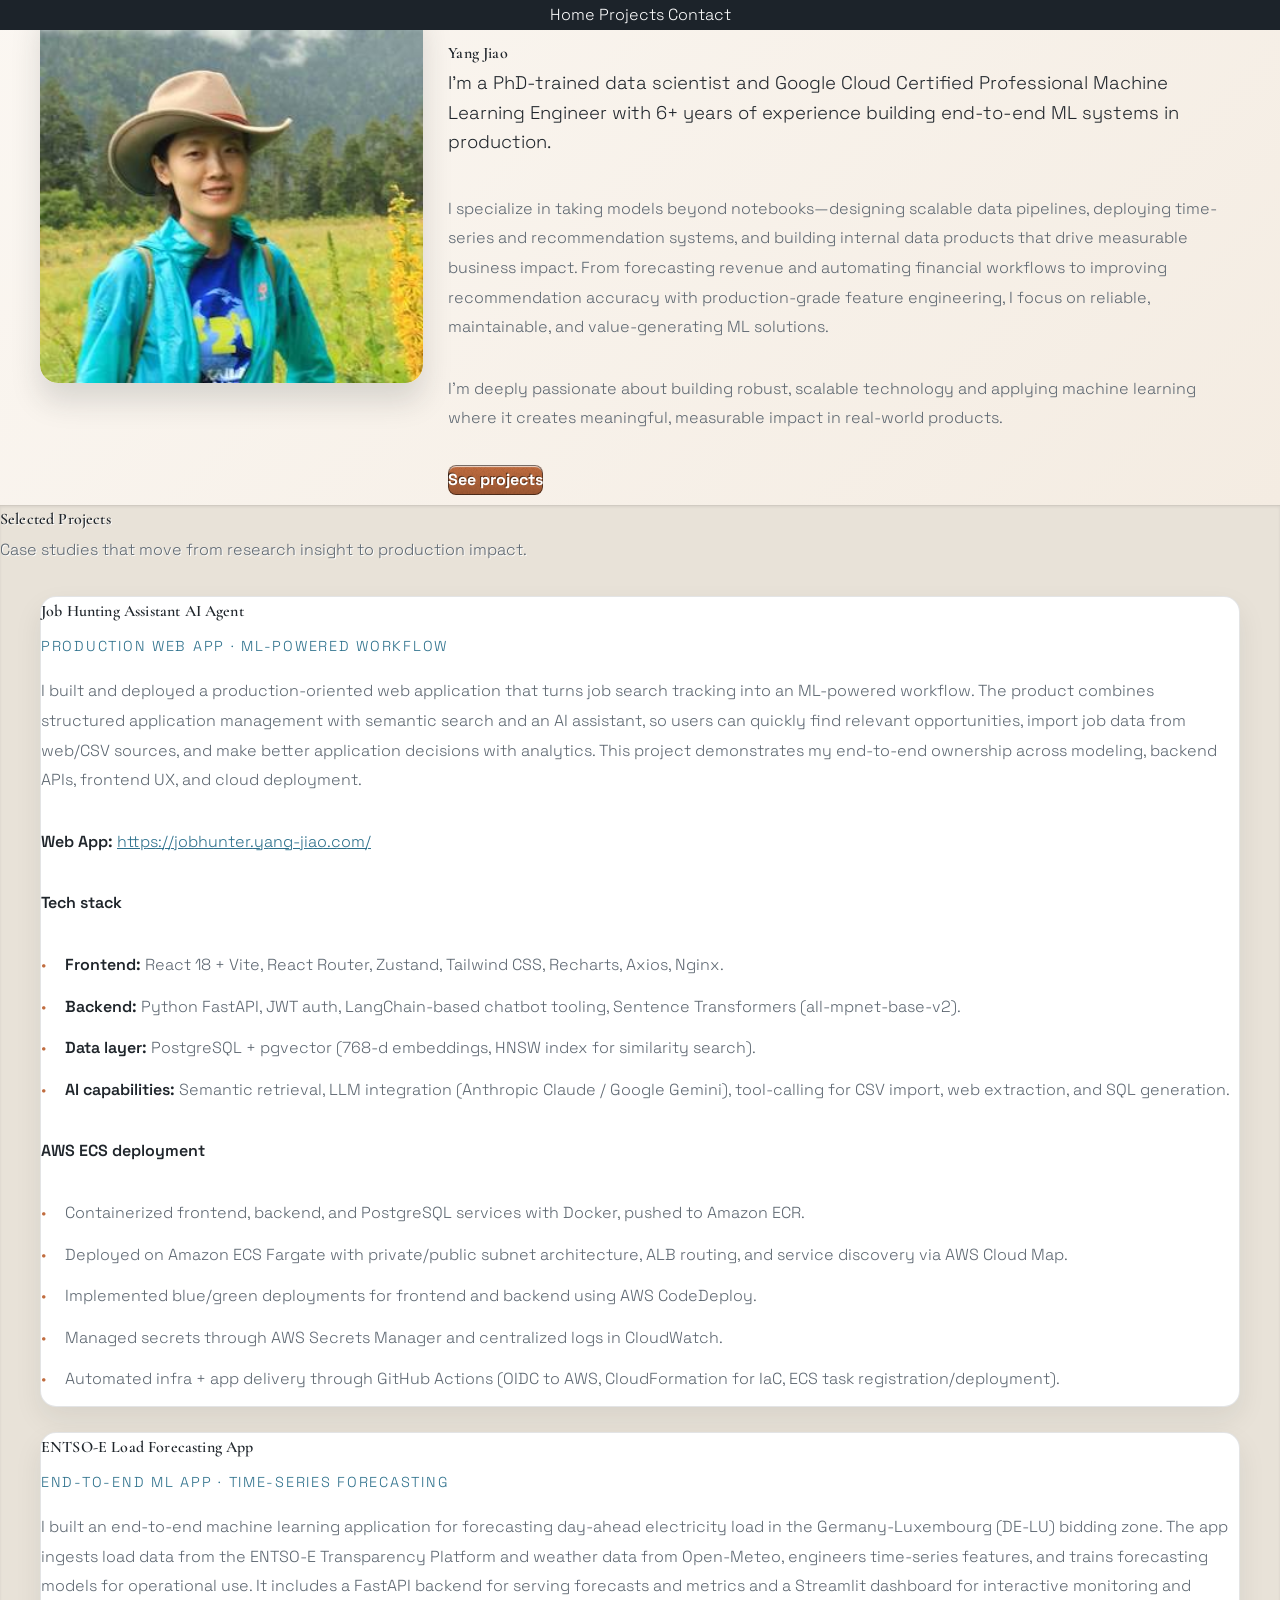
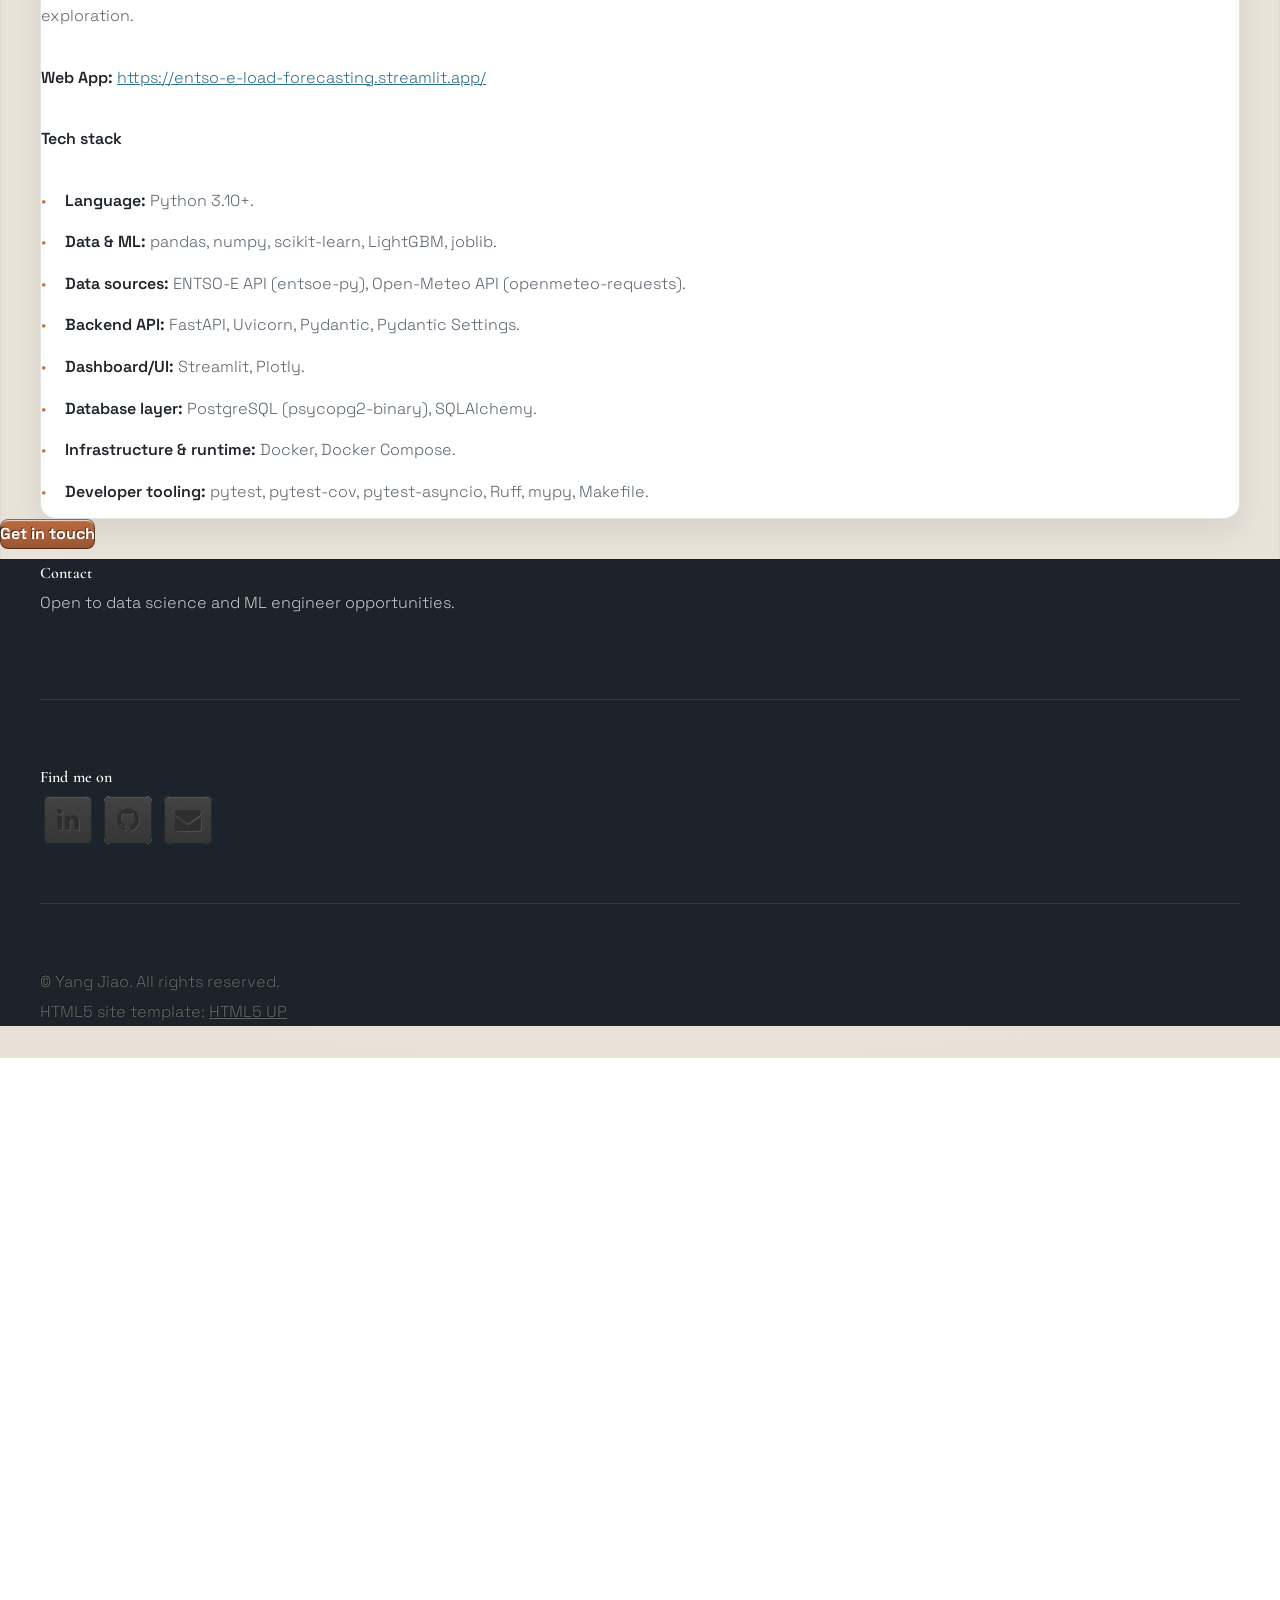
==== index.html @ de489609 "Add ENTSO-E load forecasting project card" ====
<!DOCTYPE HTML>
<!--
	Miniport by HTML5 UP
	html5up.net | @n33co
	Free for personal and commercial use under the CCA 3.0 license (html5up.net/license)
-->
<html>
	<head>
		<title>Yang Jiao | Data Scientist &amp; ML Engineer</title>
		<meta http-equiv="content-type" content="text/html; charset=utf-8" />
		<meta name="description" content="Data Scientist and Machine Learning Engineer focused on applied research, modeling, and production systems." />
		<meta name="keywords" content="data science, machine learning, research, applied ML, MLOps" />
		<meta name="viewport" content="width=device-width, initial-scale=1" />
		<!--[if lte IE 8]><script src="css/ie/html5shiv.js"></script><![endif]-->
		<script src="js/jquery.min.js"></script>
		<script src="js/jquery.scrolly.min.js"></script>
		<script src="js/skel.min.js"></script>
		<script src="js/init.js"></script>
		<noscript>
			<link rel="stylesheet" href="css/skel.css" />
			<link rel="stylesheet" href="css/style.css" />
			<link rel="stylesheet" href="css/style-desktop.css" />
		</noscript>
		<!--[if lte IE 8]><link rel="stylesheet" href="css/ie/v8.css" /><![endif]-->
		<!--[if lte IE 9]><link rel="stylesheet" href="css/ie/v9.css" /><![endif]-->
	</head>
	<body>

		<!-- Nav -->
			<nav id="nav">
				<ul class="container">
					<li><a href="#top">Home</a></li>
					<li><a href="#projects">Projects</a></li>
					<li><a href="#contact">Contact</a></li>
				</ul>
			</nav>

		<!-- Home -->
			<div class="wrapper style1 first">
				<article class="container" id="top">
					<div class="row">
						<div class="4u">
							<span class="image fit"><img src="images/yang-tibet.jpeg" alt="Portrait of Yang Jiao" /></span>
						</div>
						<div class="8u">
							<header>
								<p class="eyebrow">Data Scientist / ML Engineer</p>
								<h1>Yang Jiao</h1>
							</header>
							<p class="lead">I'm a PhD-trained data scientist and Google Cloud Certified Professional Machine Learning Engineer with 6+ years of experience building end-to-end ML systems in production.</p>
							<p>I specialize in taking models beyond notebooks—designing scalable data pipelines, deploying time-series and recommendation systems, and building internal data products that drive measurable business impact. From forecasting revenue and automating financial workflows to improving recommendation accuracy with production-grade feature engineering, I focus on reliable, maintainable, and value-generating ML solutions.</p>
							<p>I'm deeply passionate about building robust, scalable technology and applying machine learning where it creates meaningful, measurable impact in real-world products.</p>
							<a href="#projects" class="button big scrolly">See projects</a>
						</div>
					</div>
				</article>
			</div>

		<!-- Projects -->
			<div class="wrapper style3">
				<article id="projects">
					<header>
						<h2>Selected Projects</h2>
						<p>Case studies that move from research insight to production impact.</p>
					</header>
					<div class="container">
								<div class="row">
									<div class="12u">
										<article class="box project-card">
											<h3>Job Hunting Assistant AI Agent</h3>
										<p class="project-tag">Production Web App · ML-Powered Workflow</p>
										<p>I built and deployed a production-oriented web application that turns job search tracking into an ML-powered workflow. The product combines structured application management with semantic search and an AI assistant, so users can quickly find relevant opportunities, import job data from web/CSV sources, and make better application decisions with analytics. This project demonstrates my end-to-end ownership across modeling, backend APIs, frontend UX, and cloud deployment.</p>
										<p><strong>Web App:</strong> <a href="https://jobhunter.yang-jiao.com/" target="_blank" rel="noopener noreferrer">https://jobhunter.yang-jiao.com/</a></p>
										<p><strong>Tech stack</strong></p>
										<ul class="project-list">
											<li><strong>Frontend:</strong> React 18 + Vite, React Router, Zustand, Tailwind CSS, Recharts, Axios, Nginx.</li>
											<li><strong>Backend:</strong> Python FastAPI, JWT auth, LangChain-based chatbot tooling, Sentence Transformers (all-mpnet-base-v2).</li>
											<li><strong>Data layer:</strong> PostgreSQL + pgvector (768-d embeddings, HNSW index for similarity search).</li>
											<li><strong>AI capabilities:</strong> Semantic retrieval, LLM integration (Anthropic Claude / Google Gemini), tool-calling for CSV import, web extraction, and SQL generation.</li>
										</ul>
										<p><strong>AWS ECS deployment</strong></p>
										<ul class="project-list">
											<li>Containerized frontend, backend, and PostgreSQL services with Docker, pushed to Amazon ECR.</li>
											<li>Deployed on Amazon ECS Fargate with private/public subnet architecture, ALB routing, and service discovery via AWS Cloud Map.</li>
											<li>Implemented blue/green deployments for frontend and backend using AWS CodeDeploy.</li>
											<li>Managed secrets through AWS Secrets Manager and centralized logs in CloudWatch.</li>
											<li>Automated infra + app delivery through GitHub Actions (OIDC to AWS, CloudFormation for IaC, ECS task registration/deployment).</li>
											</ul>
										</article>
									</div>
									<div class="12u">
										<article class="box project-card">
											<h3>ENTSO-E Load Forecasting App</h3>
											<p class="project-tag">End-to-End ML App · Time-Series Forecasting</p>
											<p>I built an end-to-end machine learning application for forecasting day-ahead electricity load in the Germany-Luxembourg (DE-LU) bidding zone. The app ingests load data from the ENTSO-E Transparency Platform and weather data from Open-Meteo, engineers time-series features, and trains forecasting models for operational use. It includes a FastAPI backend for serving forecasts and metrics and a Streamlit dashboard for interactive monitoring and exploration.</p>
											<p><strong>Web App:</strong> <a href="https://entso-e-load-forecasting.streamlit.app/" target="_blank" rel="noopener noreferrer">https://entso-e-load-forecasting.streamlit.app/</a></p>
											<p><strong>Tech stack</strong></p>
											<ul class="project-list">
												<li><strong>Language:</strong> Python 3.10+.</li>
												<li><strong>Data &amp; ML:</strong> pandas, numpy, scikit-learn, LightGBM, joblib.</li>
												<li><strong>Data sources:</strong> ENTSO-E API (entsoe-py), Open-Meteo API (openmeteo-requests).</li>
												<li><strong>Backend API:</strong> FastAPI, Uvicorn, Pydantic, Pydantic Settings.</li>
												<li><strong>Dashboard/UI:</strong> Streamlit, Plotly.</li>
												<li><strong>Database layer:</strong> PostgreSQL (psycopg2-binary), SQLAlchemy.</li>
												<li><strong>Infrastructure &amp; runtime:</strong> Docker, Docker Compose.</li>
												<li><strong>Developer tooling:</strong> pytest, pytest-cov, pytest-asyncio, Ruff, mypy, Makefile.</li>
											</ul>
										</article>
									</div>
								</div>
						</div>
					<footer>
						<a href="#contact" class="button big scrolly">Get in touch</a>
					</footer>
				</article>
			</div>

		<!-- Contact -->
			<div class="wrapper style4">
				<article id="contact" class="container">
					<header>
						<h2>Contact</h2>
						<p>Open to data science and ML engineer opportunities.</p>
					</header>
					<div class="row">
						<div class="12u">
							<hr />
							<h3>Find me on</h3>
							<ul class="social">
								<li><a href="https://www.linkedin.com/in/yang-jiao85" class="icon fa-linkedin"><span class="label">LinkedIn</span></a></li>
								<li><a href="https://github.com/YangJiao85" class="icon fa-github"><span class="label">Github</span></a></li>
								<li><a href="mailto:jiaoyang.cn@gmail.com" class="icon fa-envelope"><span class="label">Email</span></a></li>
							</ul>
							<hr />
						</div>
					</div>
					<footer>
						<ul id="copyright">
							<li>&copy; Yang Jiao. All rights reserved.</li><li>HTML5 site template: <a href="https://html5up.net">HTML5 UP</a></li>
						</ul>
					</footer>
				</article>
			</div>

	</body>
</html>
---- css/skel.css ----
/* Resets (http://meyerweb.com/eric/tools/css/reset/ | v2.0 | 20110126 | License: none (public domain)) */

	html,body,div,span,applet,object,iframe,h1,h2,h3,h4,h5,h6,p,blockquote,pre,a,abbr,acronym,address,big,cite,code,del,dfn,em,img,ins,kbd,q,s,samp,small,strike,strong,sub,sup,tt,var,b,u,i,center,dl,dt,dd,ol,ul,li,fieldset,form,label,legend,table,caption,tbody,tfoot,thead,tr,th,td,article,aside,canvas,details,embed,figure,figcaption,footer,header,hgroup,menu,nav,output,ruby,section,summary,time,mark,audio,video{margin:0;padding:0;border:0;font-size:100%;font:inherit;vertical-align:baseline;}article,aside,details,figcaption,figure,footer,header,hgroup,menu,nav,section{display:block;}body{line-height:1;}ol,ul{list-style:none;}blockquote,q{quotes:none;}blockquote:before,blockquote:after,q:before,q:after{content:'';content:none;}table{border-collapse:collapse;border-spacing:0;}body{-webkit-text-size-adjust:none}

/* Box Model */

	*, *:before, *:after {
		-moz-box-sizing: border-box;
		-webkit-box-sizing: border-box;
		box-sizing: border-box;
	}

/* Container */

	.container {
		margin-left: auto;
		margin-right: auto;

		/* width: (containers) */
		width: 1200px;
	}

	/* Modifiers */

		/* 125% */
			.container.\31 25\25 {
				width: 100%;

				/* max-width: (containers * 1.25) */
				max-width: 1500px;

				/* min-width: (containers) */
				min-width: 1200px;
			}

		/* 75% */
			.container.\37 5\25 {

				/* width: (containers * 0.75) */
				width: 900px;

			}

		/* 50% */
			.container.\35 0\25 {

				/* width: (containers * 0.50) */
				width: 600px;

			}

		/* 25% */
			.container.\32 5\25 {

				/* width: (containers * 0.25) */
				width: 300px;

			}

/* Grid */

	.row {
		border-bottom: solid 1px transparent;
	}

	.row > * {
		float: left;
	}

	.row:after, .row:before {
		content: '';
		display: block;
		clear: both;
		height: 0;
	}

	.row.uniform > * > :first-child {
		margin-top: 0;
	}

	.row.uniform > * > :last-child {
		margin-bottom: 0;
	}

	/* Gutters */

		/* Normal */

			.row > * {
				/* padding: (gutters.horizontal) 0 0 (gutters.vertical) */
				padding: 40px 0 0 40px;
			}

			.row {
				/* margin: -(gutters.horizontal) 0 -1px -(gutters.vertical) */
				margin: -40px 0 -1px -40px;
			}

			.row.uniform > * {
				/* padding: (gutters.vertical) 0 0 (gutters.vertical) */
				padding: 40px 0 0 40px;
			}

			.row.uniform {
				/* margin: -(gutters.vertical) 0 -1px -(gutters.vertical) */
				margin: -40px 0 -1px -40px;
			}

		/* 200% */

			.row.\32 00\25 > * {
				/* padding: (gutters.horizontal) 0 0 (gutters.vertical) */
				padding: 80px 0 0 80px;
			}

			.row.\32 00\25 {
				/* margin: -(gutters.horizontal) 0 -1px -(gutters.vertical) */
				margin: -80px 0 -1px -80px;
			}

			.row.uniform.\32 00\25 > * {
				/* padding: (gutters.vertical) 0 0 (gutters.vertical) */
				padding: 80px 0 0 80px;
			}

			.row.uniform.\32 00\25 {
				/* margin: -(gutters.vertical) 0 -1px -(gutters.vertical) */
				margin: -80px 0 -1px -80px;
			}

		/* 150% */

			.row.\31 50\25 > * {
				/* padding: (gutters.horizontal) 0 0 (gutters.vertical) */
				padding: 60px 0 0 60px;
			}

			.row.\31 50\25 {
				/* margin: -(gutters.horizontal) 0 -1px -(gutters.vertical) */
				margin: -60px 0 -1px -60px;
			}

			.row.uniform.\31 50\25 > * {
				/* padding: (gutters.vertical) 0 0 (gutters.vertical) */
				padding: 60px 0 0 60px;
			}

			.row.uniform.\31 50\25 {
				/* margin: -(gutters.vertical) 0 -1px -(gutters.vertical) */
				margin: -60px 0 -1px -60px;
			}

		/* 50% */

			.row.\35 0\25 > * {
				/* padding: (gutters.horizontal) 0 0 (gutters.vertical) */
				padding: 20px 0 0 20px;
			}

			.row.\35 0\25 {
				/* margin: -(gutters.horizontal) 0 -1px -(gutters.vertical) */
				margin: -20px 0 -1px -20px;
			}

			.row.uniform.\35 0\25 > * {
				/* padding: (gutters.vertical) 0 0 (gutters.vertical) */
				padding: 20px 0 0 20px;
			}

			.row.uniform.\35 0\25 {
				/* margin: -(gutters.vertical) 0 -1px -(gutters.vertical) */
				margin: -20px 0 -1px -20px;
			}

		/* 25% */

			.row.\32 5\25 > * {
				/* padding: (gutters.horizontal) 0 0 (gutters.vertical) */
				padding: 10px 0 0 10px;
			}

			.row.\32 5\25 {
				/* margin: -(gutters.horizontal) 0 -1px -(gutters.vertical) */
				margin: -10px 0 -1px -10px;
			}

			.row.uniform.\32 5\25 > * {
				/* padding: (gutters.vertical) 0 0 (gutters.vertical) */
				padding: 10px 0 0 10px;
			}

			.row.uniform.\32 5\25 {
				/* margin: -(gutters.vertical) 0 -1px -(gutters.vertical) */
				margin: -10px 0 -1px -10px;
			}

		/* 0% */

			.row.\30 \25 > * {
				padding: 0;
			}

			.row.\30 \25 {
				margin: 0 0 -1px 0;
			}

	/* Cells */

		.\31 2u, .\31 2u\24 { width: 100%; clear: none; margin-left: 0; }
		.\31 1u, .\31 1u\24 { width: 91.6666666667%; clear: none; margin-left: 0; }
		.\31 0u, .\31 0u\24 { width: 83.3333333333%; clear: none; margin-left: 0; }
		.\39 u, .\39 u\24 { width: 75%; clear: none; margin-left: 0; }
		.\38 u, .\38 u\24 { width: 66.6666666667%; clear: none; margin-left: 0; }
		.\37 u, .\37 u\24 { width: 58.3333333333%; clear: none; margin-left: 0; }
		.\36 u, .\36 u\24 { width: 50%; clear: none; margin-left: 0; }
		.\35 u, .\35 u\24 { width: 41.6666666667%; clear: none; margin-left: 0; }
		.\34 u, .\34 u\24 { width: 33.3333333333%; clear: none; margin-left: 0; }
		.\33 u, .\33 u\24 { width: 25%; clear: none; margin-left: 0; }
		.\32 u, .\32 u\24 { width: 16.6666666667%; clear: none; margin-left: 0; }
		.\31 u, .\31 u\24 { width: 8.3333333333%; clear: none; margin-left: 0; }

		.\31 2u\24 + *,
		.\31 1u\24 + *,
		.\31 0u\24 + *,
		.\39 u\24 + *,
		.\38 u\24 + *,
		.\37 u\24 + *,
		.\36 u\24 + *,
		.\35 u\24 + *,
		.\34 u\24 + *,
		.\33 u\24 + *,
		.\32 u\24 + *,
		.\31 u\24 + * {
			clear: left;
		}

		.\-11u { margin-left: 91.6666666667% }
		.\-10u { margin-left: 83.3333333333% }
		.\-9u { margin-left: 75% }
		.\-8u { margin-left: 66.6666666667% }
		.\-7u { margin-left: 58.3333333333% }
		.\-6u { margin-left: 50% }
		.\-5u { margin-left: 41.6666666667% }
		.\-4u { margin-left: 33.3333333333% }
		.\-3u { margin-left: 25% }
		.\-2u { margin-left: 16.6666666667% }
		.\-1u { margin-left: 8.3333333333% }
---- css/style.css ----
@charset 'UTF-8';
@import url('https://fonts.googleapis.com/css2?family=Cormorant+Garamond:wght@400;500;600;700&family=Space+Grotesk:wght@300;400;500;600&display=swap');
@import url('font-awesome.min.css');

/*
	Miniport by HTML5 UP
	html5up.net | @n33co
	Free for personal and commercial use under the CCA 3.0 license (html5up.net/license)
*/

/*********************************************************************************/
/* Basic                                                                         */
/*********************************************************************************/

	:root
	{
		--ink: #1f252b;
		--muted: #5c6670;
		--accent: #c06c3f;
		--accent-strong: #a9512b;
		--accent-cool: #2b6f8b;
		--bg-1: #f8f4ee;
		--bg-2: #f1ece4;
		--bg-3: #e8e2d8;
		--bg-dark: #1c232a;
		--card: #ffffff;
		--border: rgba(31, 37, 43, 0.12);
	}

	body,input,textarea,select
	{
		font-family: 'Space Grotesk', 'IBM Plex Sans', sans-serif;
		line-height: 1.85em;
		color: var(--muted);
		font-weight: 300;
	}

	body
	{
		background: radial-gradient(circle at top, #fbf7f1 0%, #f0e8dc 45%, #e9e1d6 100%);
	}

		body.is-loading *
		{
			-moz-transition: none !important;
			-webkit-transition: none !important;
			-o-transition: none !important;
			-ms-transition: none !important;
			transition: none !important;
			-moz-animation: none !important;
			-webkit-animation: none !important;
			-o-animation: none !important;
			-ms-animation: none !important;
			animation: none !important;
		}
	
	a
	{
		color: var(--accent-cool);
		text-decoration: underline;
		-moz-transition: color .2s ease-in-out;
		-webkit-transition: color .2s ease-in-out;
		-o-transition: color .2s ease-in-out;
		-ms-transition: color .2s ease-in-out;
		transition: color .2s ease-in-out;
	}
	
		a:hover
		{
			color: var(--accent-strong) !important;
		}

		a img
		{
			border: 0;
		}

	b, strong
	{
		font-weight: 600;
		color: var(--ink);
	}

	i, em
	{
		font-style: italic;
	}

	sub
	{
		position: relative;
		top: 0.5em;
		font-size: 0.8em;
	}
	
	sup
	{
		position: relative;
		top: -0.5em;
		font-size: 0.8em;
	}

	blockquote
	{
		border-left: solid 0.75em #eee;
		padding: 1em 0 1em 1.5em;
		font-style: italic;
	}
				
	h1, h2, h3, h4, h5, h6
	{
		color: var(--ink);
		font-family: 'Cormorant Garamond', serif;
		letter-spacing: 0.01em;
	}
	
		h1 a, h2 a, h3 a, h4 a, h5 a, h6 a
		{
			text-decoration: none;
			color: inherit;
		}
	
	h2, h3, h4, h5, h6
	{
		font-weight: 600;
	}
	
	h1
	{
		font-weight: 600;
	}
	
		h1 strong
		{
			font-weight: 700;
		}
	
	em, i
	{
		font-style: italic;
	}

	br.clear
	{
		clear: both;
	}
	
	hr
	{
		border: 0;
		border-top: solid 1px rgba(31, 37, 43, 0.25);
		box-shadow: 0px 1px 0px 0px rgba(255,255,255,0.1);
		height: 1px;
		margin: 3em 0 4em 0;
	}
	
	p, ul, ol, dl, table
	{
		margin-bottom: 2em;
	}

	/* Form */
	
		form
		{
		}
		
			form label
			{
				color: #3e3e3e;
				font-weight: 700;
				display: block;
				margin: 0 0 0.5em 0;
			}
		
			form input[type=text],
			form input[type=email],
			form input[type=password],
			form select,
			form textarea
			{
				-webkit-appearance: none;
				display: block;
				border: 0;
				padding: 0.75em;
				font-size: 1em;
				border-radius: 8px;
				border: solid 1px #ddd;
				background: #fff;
				color: #bbb;
				box-shadow: inset 0px 2px 3px 1px rgba(0,0,0,0.05), 0px 1px 0px 0px rgba(255,255,255,0.025);
				width: 100%;
				-moz-transition: background .2s ease-in-out, box-shadow .2s ease-in-out;
				-webkit-transition: background .2s ease-in-out, box-shadow .2s ease-in-out;
				-o-transition: background .2s ease-in-out, box-shadow .2s ease-in-out;
				-ms-transition: background .2s ease-in-out, box-shadow .2s ease-in-out;
				transition: background .2s ease-in-out, box-shadow .2s ease-in-out;
			}

			form input[type=text]:focus,
			form input[type=email]:focus,
			form input[type=password]:focus,
			form select:focus,
			form textarea:focus
			{
				background: #fafafa;
				box-shadow: inset 0px 2px 5px 0px rgba(0,0,0,0.05), 0px 1px 0px 0px rgba(255,255,255,0.025), inset 0px 0px 2px 1px #43bff0;
			}

			form textarea
			{
				height: 15em;
			}
			
			form .formerize-placeholder
			{
				color: #555 !important;
			}

			form ::-webkit-input-placeholder
			{
				color: #555 !important;
			}

			form :-moz-placeholder
			{
				color: #555 !important;
			}

			form ::-moz-placeholder
			{
				color: #555 !important;
			}

			form :-ms-input-placeholder
			{
				color: #555 !important;
			}

			form ::-moz-focus-inner
			{
				border: 0;
			}

	/* Tables */
	
		table
		{
			width: 100%;
		}
		
			table.default
			{
				width: 100%;
			}

				table.default tr
				{
					border-top: solid 1px #eee;
				}

					table.default tr:first-child
					{
						border-top: 0;
					}
			
				table.default td
				{
					padding: 0.5em 1em 0.5em 1em;
				}
				
				table.default th
				{
					text-align: left;
					padding: 0.5em 1em 0.5em 1em;
					font-weight: 600;
					margin: 0 0 1em 0;
				}
			
				table.default thead
				{
					background: #4f4f4f;
					color: #fff;
				}
				
				table.default tfoot
				{
				}
				
				table.default tbody
				{
				}

	/* Section/Article */
	
		section,
		article
		{
			margin-bottom: 3em;
		}
		
		section > :last-child,
		article > :last-child
		{
			margin-bottom: 0;
		}

		section:last-child,
		article:last-child
		{
			margin-bottom: 0;
		}

	/* Image */

		.image
		{
			display: inline-block;
			position: relative;
		}
		
			.image img
			{
				display: block;
				width: 100%;
			}

			.image.fit
			{
				display: block;
				width: 100%;
			}
			
			.image.featured
			{
				display: block;
				width: 100%;
				margin: 0 0 2em 0;
			}
			
			.image.left
			{
				float: left;
				margin: 0 2em 2em 0;
			}
			
			.image.centered
			{
				display: block;
				margin: 0 0 2em 0;
			}

				.image.centered img
				{
					margin: 0 auto;
					width: auto;
				}

	/* Button */
	
		input[type="button"],
		input[type="submit"],
		input[type="reset"],
		.button
		{
			-webkit-appearance: none;
			position: relative;
			display: inline-block;
			color: #fff !important;
			text-decoration: none;
			font-weight: 700;
			border: 0;
			outline: 0;
			cursor: pointer;
			border-radius: 8px;
			text-shadow: -1px -1px 0.5px rgba(0,0,0,0.5);
			overflow: hidden;
			box-shadow: inset 0px 0px 0px 1px rgba(0,0,0,0.5), inset 0px 2px 1px 0px rgba(255,255,255,0.75);
			background: var(--accent);
			background-image:	url('images/bg.png'),		-moz-linear-gradient(top, rgba(0,0,0,0), rgba(0,0,0,0.2));
			background-image:	url('images/bg.png'),		-webkit-linear-gradient(top, rgba(0,0,0,0), rgba(0,0,0,0.2));
			background-image:	url('images/bg.png'),		-o-linear-gradient(top, rgba(0,0,0,0), rgba(0,0,0,0.2));
			background-image:	url('images/bg.png'),		-ms-linear-gradient(top, rgba(0,0,0,0), rgba(0,0,0,0.2));
			background-image:	url('images/bg.png'),		linear-gradient(top, rgba(0,0,0,0), rgba(0,0,0,0.2));
			-moz-transition: background-color .2s ease-in-out;
			-webkit-transition: background-color .2s ease-in-out;
			-o-transition: background-color .2s ease-in-out;
			-ms-transition: background-color .2s ease-in-out;
			transition: background-color .2s ease-in-out;
		}

			input[type="button"]:hover,
			input[type="submit"]:hover,
			input[type="reset"]:hover,
			.button:hover
			{
				background-color: var(--accent-strong);
				color: #fff !important;
			}
			
			input[type="button"]:active,
			input[type="submit"]:active,
			input[type="reset"]:active,
			.button:active
			{
				background-color: #934523;
				top: 1px;
			}
		
			input[type="button"].alt,
			input[type="submit"].alt,
			input[type="reset"].alt,
			.button.alt
			{
				background-color: #444;
				box-shadow: inset 0px 0px 0px 1px #242424, inset 0px 2px 1px 0px rgba(255,255,255,0.2);
			}

				input[type="button"].alt:hover,
				input[type="submit"].alt:hover,
				input[type="reset"].alt:hover,
				.button.alt:hover
				{
					background-color: #4f4f4f;
					color: #fff !important;
				}
				
				input[type="button"].alt:active,
				input[type="submit"].alt:active,
				input[type="reset"].alt:active,
				.button.alt:active
				{
					background-color: #3f3f3f;
				}
		
	/* List */

		ul
		{
		}

			ul.default
			{
				list-style: disc;
				padding-left: 1em;
			}
			
				ul.default li
				{
					padding-left: 0.5em;
				}
				
			ul.social
			{
				cursor: default;
				margin: 0;
			}
			
				ul.social li
				{
					position: relative;
					display: inline-block;
					margin: 0.25em;
					top: 0;
				}

					ul.social li a {
						display: block;
						width: 48px;
						height: 48px;
						border-radius: 6px;
						top: 0;
						position: relative;

						-moz-transition: top .2s ease-in-out;
						-webkit-transition: top .2s ease-in-out;
						-o-transition: top .2s ease-in-out;
						-ms-transition: top .2s ease-in-out;
						transition: top .2s ease-in-out;
					}

					ul.social li a:before {
						background-color: #444;
						background-image: url('images/bg.png'),		-moz-linear-gradient(top, rgba(0,0,0,0), rgba(0,0,0,0.2));
						background-image: url('images/bg.png'),		-ms-linear-gradient(top, rgba(0,0,0,0), rgba(0,0,0,0.2));
						background-image: url('images/bg.png'),		-o-linear-gradient(top, rgba(0,0,0,0), rgba(0,0,0,0.2));
						background-image: url('images/bg.png'),		-webkit-linear-gradient(top, rgba(0,0,0,0), rgba(0,0,0,0.2));
						background-image: url('images/bg.png'),		linear-gradient(top, rgba(0,0,0,0), rgba(0,0,0,0.2));
						border-radius: 6px;
						box-shadow: inset 0px 0px 0px 1px #282828, inset 0px 2px 1px 0px rgba(255,255,255,0.1);
						color: #2E2E2E !important;
						display: block;
						font-size: 26px;
						height: 48px;
						line-height: 48px;
						text-align: center;
						outline: 0;
						overflow: hidden;
						text-shadow: 1px 1px 0px rgba(255,255,255,0.1);
						width: 48px;

						-moz-transition: background-color .2s ease-in-out;
						-webkit-transition: background-color .2s ease-in-out;
						-o-transition: background-color .2s ease-in-out;
						-ms-transition: background-color .2s ease-in-out;
						transition: background-color .2s ease-in-out;
					}

						ul.social li a.fa-twitter		{ background-color: #2DAAE4; }
						ul.social li a.fa-facebook		{ background-color: #3C5A98; }
						ul.social li a.fa-dribbble		{ background-color: #C4376B; }
						ul.social li a.fa-linkedin		{ background-color: #006599; }
						ul.social li a.fa-tumblr		{ background-color: #51718A; }
						ul.social li a.fa-google-plus	{ background-color: #DA2713; }
						ul.social li a.fa-github		{ background-color: #FAFAFA; }
						ul.social li a.fa-gitlab		{ background-color: #F2600B; }
						ul.social li a.fa-rss			{ background-color: #F2600B; }
						ul.social li a.fa-instagram		{ background-color: #E0D7C8; }
						ul.social li a.fa-foursquare	{ background-color: #39A3D4; }
						ul.social li a.fa-skype			{ background-color: #10BEF1; }
						ul.social li a.fa-soundcloud	{ background-color: #FE5419; }
						ul.social li a.fa-youtube		{ background-color: #BF2E25; }
						ul.social li a.fa-blogger		{ background-color: #FF6501; }
						ul.social li a.fa-flickr		{ background-color: #0062DB; }
						ul.social li a.fa-vimeo			{ background-color: #4C8AB0; }
						ul.social li a.fa-envelope		{ background-color: #c06c3f; }

						ul.social li a:hover
						{
							top: -5px;
						}
						
							ul.social li a:hover:before
							{
								background-color: transparent;
							}

			ul.actions
			{
			}

				ul.actions li
				{
					display: inline-block;
					margin: 0 0 0 1em;
				}
				
					ul.actions li:first-child
					{
						margin-left: 0;
					}

		ol
		{
		}	

			ol.default
			{
				list-style: decimal;
				padding-left: 1.25em;
			}

				ol.default li
				{
					padding-left: 0.25em;
				}

	/* Box */
			
		.box
		{
			background: var(--card);
			border-radius: 16px;
			border: 1px solid var(--border);
			box-shadow: 0 12px 28px rgba(31, 37, 43, 0.08);
			text-align: left;
		}

/*********************************************************************************/
/* Portfolio                                                                     */
/*********************************************************************************/

	.eyebrow
	{
		text-transform: uppercase;
		letter-spacing: 0.2em;
		font-size: 0.75em;
		font-weight: 600;
		color: var(--accent-cool);
		margin-bottom: 0.75em;
	}

	.lead
	{
		font-size: 1.15em;
		color: var(--ink);
	}

	.summary,
	.themes,
	.research-list,
	.project-list
	{
		list-style: none;
		padding-left: 0;
	}

	.summary li,
	.themes li,
	.research-list li,
	.project-list li
	{
		position: relative;
		padding-left: 1.5em;
		margin-bottom: 0.75em;
	}

	.summary li:before,
	.themes li:before,
	.research-list li:before,
	.project-list li:before
	{
		content: '•';
		position: absolute;
		left: 0;
		color: var(--accent);
	}

	.project-card h3
	{
		margin-bottom: 0.35em;
	}

	.project-tag
	{
		font-size: 0.9em;
		text-transform: uppercase;
		letter-spacing: 0.12em;
		color: var(--accent-cool);
		margin-bottom: 1em;
	}

	.project-metric
	{
		margin-bottom: 0.75em;
	}

	.metric
	{
		display: inline-block;
		padding: 0.1em 0.5em;
		border-radius: 999px;
		background: rgba(192, 108, 63, 0.15);
		color: var(--accent-strong);
		font-weight: 600;
	}

	.stack
	{
		font-size: 0.95em;
		color: var(--muted);
	}

	.method-card
	{
		min-height: 220px;
	}

/*********************************************************************************/
/* Icons                                                                         */
/*********************************************************************************/

	.icon {
		text-decoration: none;
	}

		.icon:before {
			display: inline-block;
			font-family: FontAwesome;
			font-size: 1.25em;
			text-decoration: none;
			font-style: normal;
			font-weight: normal;
			line-height: 1;
			-webkit-font-smoothing:antialiased;
			-moz-osx-font-smoothing:grayscale;
		}
		
		.icon > .label {
			display: none;
		}

		.icon.featured
		{
			color: var(--accent);
			display: block;
			margin: 0 0 1.5em 0;
			cursor: default;
		}
		
			.icon.featured:before
			{
				font-size: 6em;
			}

/*********************************************************************************/
/* Wrappers                                                                      */
/*********************************************************************************/

	.wrapper
	{
		background-image: none;
		box-shadow: inset 0px 1px 0px 0px rgba(0,0,0,0.04), inset 0px 2px 3px 0px rgba(0,0,0,0.08);
	}

		.wrapper.first
		{
			box-shadow: none;
		}

		.wrapper.style1
		{
			background-image: none;
			background: linear-gradient(135deg, #fbf7f2 0%, #f4ece2 100%);
		}
		
		.wrapper.style2
		{
			background-color: var(--bg-1);
			text-shadow: 1px 1px 0px #fff;
		}
		
		.wrapper.style3
		{
			background-color: var(--bg-3);
			text-shadow: 1px 1px 0px #fff;
		}

		.wrapper.style4
		{
			background-color: var(--bg-dark);
			color: #c6cbd1;
			text-shadow: -1px -1px 0px #181818;
		}

			.wrapper.style4 h1, 
			.wrapper.style4 h2, 
			.wrapper.style4 h3, 
			.wrapper.style4 h4, 
			.wrapper.style4 h5, 
			.wrapper.style4 h6
			{
				color: #fff;
			}

			.wrapper.style4 b,
			.wrapper.style4 strong
			{
				color: #fff;
			}

			.wrapper.style4 form input[type=text],
			.wrapper.style4 form input[type=password],
			.wrapper.style4 form select,
			.wrapper.style4 form textarea
			{
				border: none;
				background: #282828;
			}

			.wrapper.style4 form input[type=text]:focus,
			.wrapper.style4 form input[type=password]:focus,
			.wrapper.style4 form select:focus,
			.wrapper.style4 form textarea:focus
			{
				background: #252525;
			}
		
/*********************************************************************************/
/* Nav                                                                           */
/*********************************************************************************/

	#nav
	{
		background-color: var(--bg-dark);
		text-align: center;
		position: fixed;
		left: 0;
		top: 0;
		width: 100%;
		z-index: 10000;
		cursor: default;
	}
	
		#nav ul
		{
			margin-bottom: 0;
		}
	
		#nav li
		{
			display: inline-block;
		}
		
		#nav a
		{
			position: relative;
			display: block;
			color: #fff;
			text-decoration: none;
			outline: 0;
		}
		
			#nav a:hover
			{
				color: #fff !important;
			}
			
			#nav a.active:before
			{
				content: '';
				display: block;
				position: absolute;
				bottom: -0.6em;
				left: 50%;
				margin-left: -0.75em;
				border-left: solid 0.75em transparent;
				border-right: solid 0.75em transparent;
				border-top: solid 0.6em var(--bg-dark);
			}
			
/*********************************************************************************/
/* Articles                                                                      */
/*********************************************************************************/

	#top
	{
	}

		#top .image
		{
			border-radius: 18px;
			overflow: hidden;
			box-shadow: 0 18px 30px rgba(31, 37, 43, 0.15);
		}

			#top .image img
			{
				border-radius: 18px;
			}

		#top p
		{
		}
	
			#top p a
			{
				color: inherit;
			}

/*********************************************************************************/
/* Copyright                                                                     */
/*********************************************************************************/

	#copyright
	{
		color: #666;
	}
	
		#copyright a
		{
			color: inherit;

			-moz-transition: color .2s ease-in-out;
			-webkit-transition: color .2s ease-in-out;
			-o-transition: color .2s ease-in-out;
			-ms-transition: color .2s ease-in-out;
			transition: color .2s ease-in-out;
		}
		
		#copyright a:hover
		{
			color: #777;
		}
---- css/style-desktop.css ----
/*
	Miniport by HTML5 UP
	html5up.net | @n33co
	Free for personal and commercial use under the CCA 3.0 license (html5up.net/license)
*/

/*********************************************************************************/
/* Basic                                                                         */
/*********************************************************************************/

	body,input,textarea,select
	{
		font-size: 13pt;
	}

	h1
	{
		font-size: 3.25em;
		letter-spacing: 0.01em;
	}

	h2
	{
		font-size: 2em;
		letter-spacing: 0.01em;
	}
	
	h3
	{
		font-size: 1.5em;
		letter-spacing: 0.01em;
	}

	h1, h2, h3, h4, h5, h6
	{
		margin: 0 0 0.75em 0;
	}

	header
	{
		margin: 0 0 3em 0;
	}
	
		header > p
		{
			font-size: 1.25em;
			margin: 0;
		}

	footer
	{
		margin: 3em 0 0 0;
	}
	
		footer > p
		{
			font-size: 1.25em;
		}
	
	/* Form */
	
		form
		{
		}
		
			form .button
			{
				margin: 0 0.5em 0 0.5em;
			}

	/* Button */
	
		input[type="button"],
		input[type="submit"],
		input[type="reset"],
		.button
		{
			padding: 1em 2.35em 1em 2.35em;
			font-size: 1.1em;
		}

			input[type="button"].big,
			input[type="submit"].big,
			input[type="reset"].big,
			.button.big
			{
				font-size: 1.5em;
				letter-spacing: -0.025em;
			}

	/* Box */

		.box
		{
			padding: 2em;
		}

			.box.style1
			{
				padding: 3em 2em 3.5em 2em;
			}

				.box.style1 h3
				{
					margin-bottom: 0.5em;
				}

			.box.style2
			{
			}

				.box.style2 h3
				{
					margin-bottom: 0.25em;
				}

				.box.style2 .image
				{
					position: relative;
					left: 2em;
					top: 2em;
					margin: -4em 0 4em -4em;
					width: auto;
				}

/*********************************************************************************/
/* Wrappers                                                                      */
/*********************************************************************************/

	.wrapper
	{
		padding: 8em 0 8em 0;
		text-align: center;
	}
	
		.wrapper.first
		{
			padding-top: 12em;
		}

/*********************************************************************************/
/* Nav                                                                           */
/*********************************************************************************/

	#nav
	{
	}

		#nav a:hover
		{
			background: #383838;
		}
		
		#nav a:active
		{
			background: #484848;
		}
	
		#nav a
		{
			padding: 0.2em 1em 0.2em 1em;
			margin: 0.6em 0.2em 0.6em 0.2em;
			font-weight: 600;
			border-radius: 8px;
			-moz-transition: background-color .2s ease-in-out;
			-webkit-transition: background-color .2s ease-in-out;
			-o-transition: background-color .2s ease-in-out;
			-ms-transition: background-color .2s ease-in-out;
			transition: background-color .2s ease-in-out;
			color: #fff;
		}
		
/*********************************************************************************/
/* Articles                                                                      */
/*********************************************************************************/

	#top
	{
		text-align: left;
	}

		#top .image
		{
			width: 20em;
			height: 20em;
			margin: 0;
		}

		#top h1
		{
			margin-top: 0.35em;
		}
	
		#top p
		{
			font-size: 1.5em;
			line-height: 1.75em;
		}
		
	#contact
	{
	}
	
		#contact footer
		{
			font-size: 0.9em;
		}
		
/*********************************************************************************/
/* Copyright                                                                     */
/*********************************************************************************/

	#copyright
	{
		font-size: 1em;
		line-height: 1em;
	}

		#copyright li
		{
			display: inline-block;
			border-left: solid 1px rgba(0,0,0,0.5);
			box-shadow: -1px 0px 0px 0px rgba(255,255,255,0.1);
			padding: 0 0 0 1em;
			margin: 0 0 0 1em;
		}
		
		#copyright li:first-child
		{
			border: 0;
			box-shadow: none;
			padding-left: 0;
			margin-left: 0;
		}
---- css/ie/v8.css ----
/*
	Miniport by HTML5 UP
	html5up.net | @n33co
	Free for personal and commercial use under the CCA 3.0 license (html5up.net/license)
*/

/*********************************************************************************/
/* Basic                                                                         */
/*********************************************************************************/

	form input[type=text],
	form input[type=password],
	form select,
	form textarea,
	input[type="button"],
	input[type="submit"],
	input[type="reset"],
	.button,
	#top .image,
	#top .image img,
	#nav a
	{
		position: relative;
		-ms-behavior: url('css/ie/PIE.htc');
	}

	/* Section/Article */
	
		section > .last-child,
		article > .last-child
		{
			margin-bottom: 0;
		}

		section.last-child,
		article.last-child
		{
			margin-bottom: 0;
		}
		
	/* Box */

		.box
		{
			border: solid 1px #ddd;
		}

	/* List */

		ul.social li a
		{
			position: relative;
			top: 0 !important;
			overflow: hidden;
			-ms-behavior: url('css/ie/PIE.htc');
		}

			ul.social li a:before
			{
				background: none;
			}

/*********************************************************************************/
/* Wrappers                                                                      */
/*********************************************************************************/

	.wrapper
	{
		border-top: solid 1px #ddd;
	}
---- css/ie/v9.css ----
/*
	Miniport by HTML5 UP
	html5up.net | @n33co
	Free for personal and commercial use under the CCA 3.0 license (html5up.net/license)
*/

/*********************************************************************************/
/* Basic                                                                         */
/*********************************************************************************/

	/* Button */

		input[type="button"],
		input[type="submit"],
		input[type="reset"],
		.button
		{
			background-image: url('images/grad0-20.svg');
		}
		
	/* List */

		ul
		{
		}

			ul.social
			{
			}
			
				ul.social li a:before
				{
					background-image: url('images/grad0-20.svg');
				}
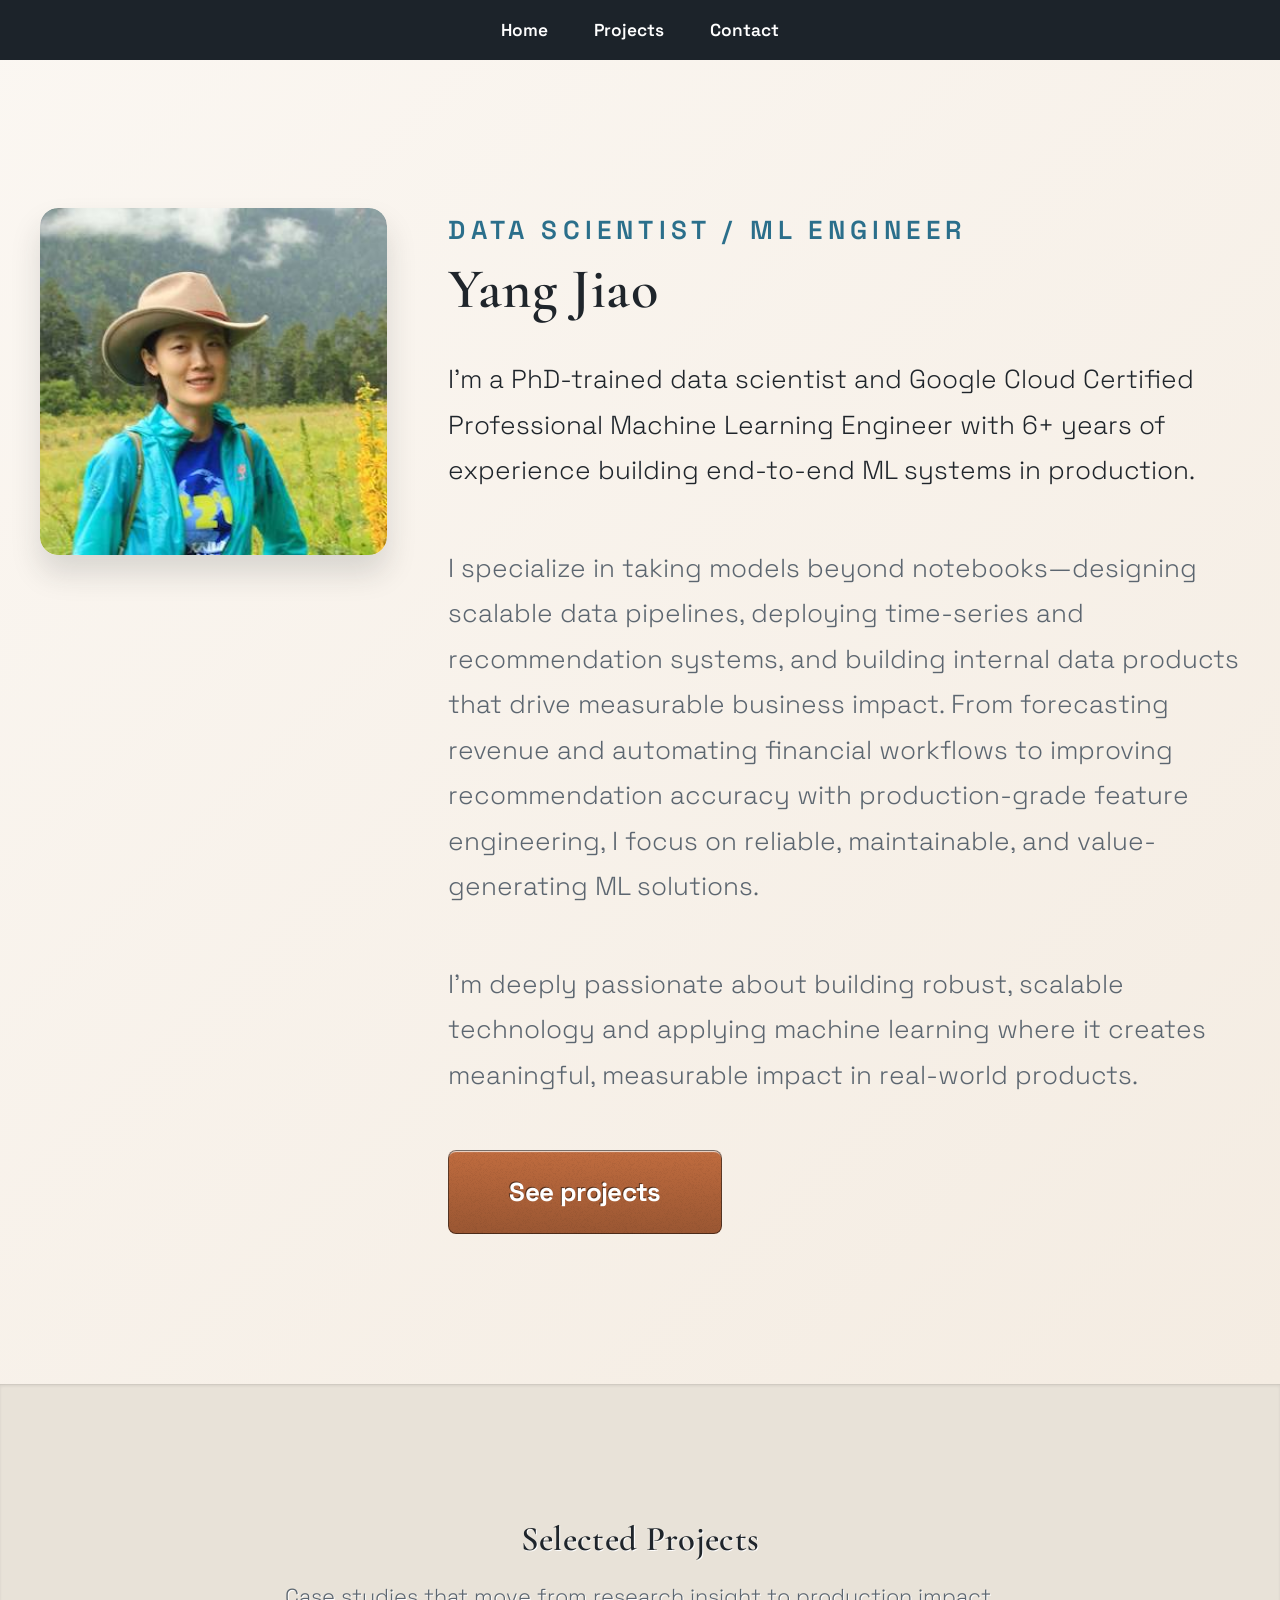
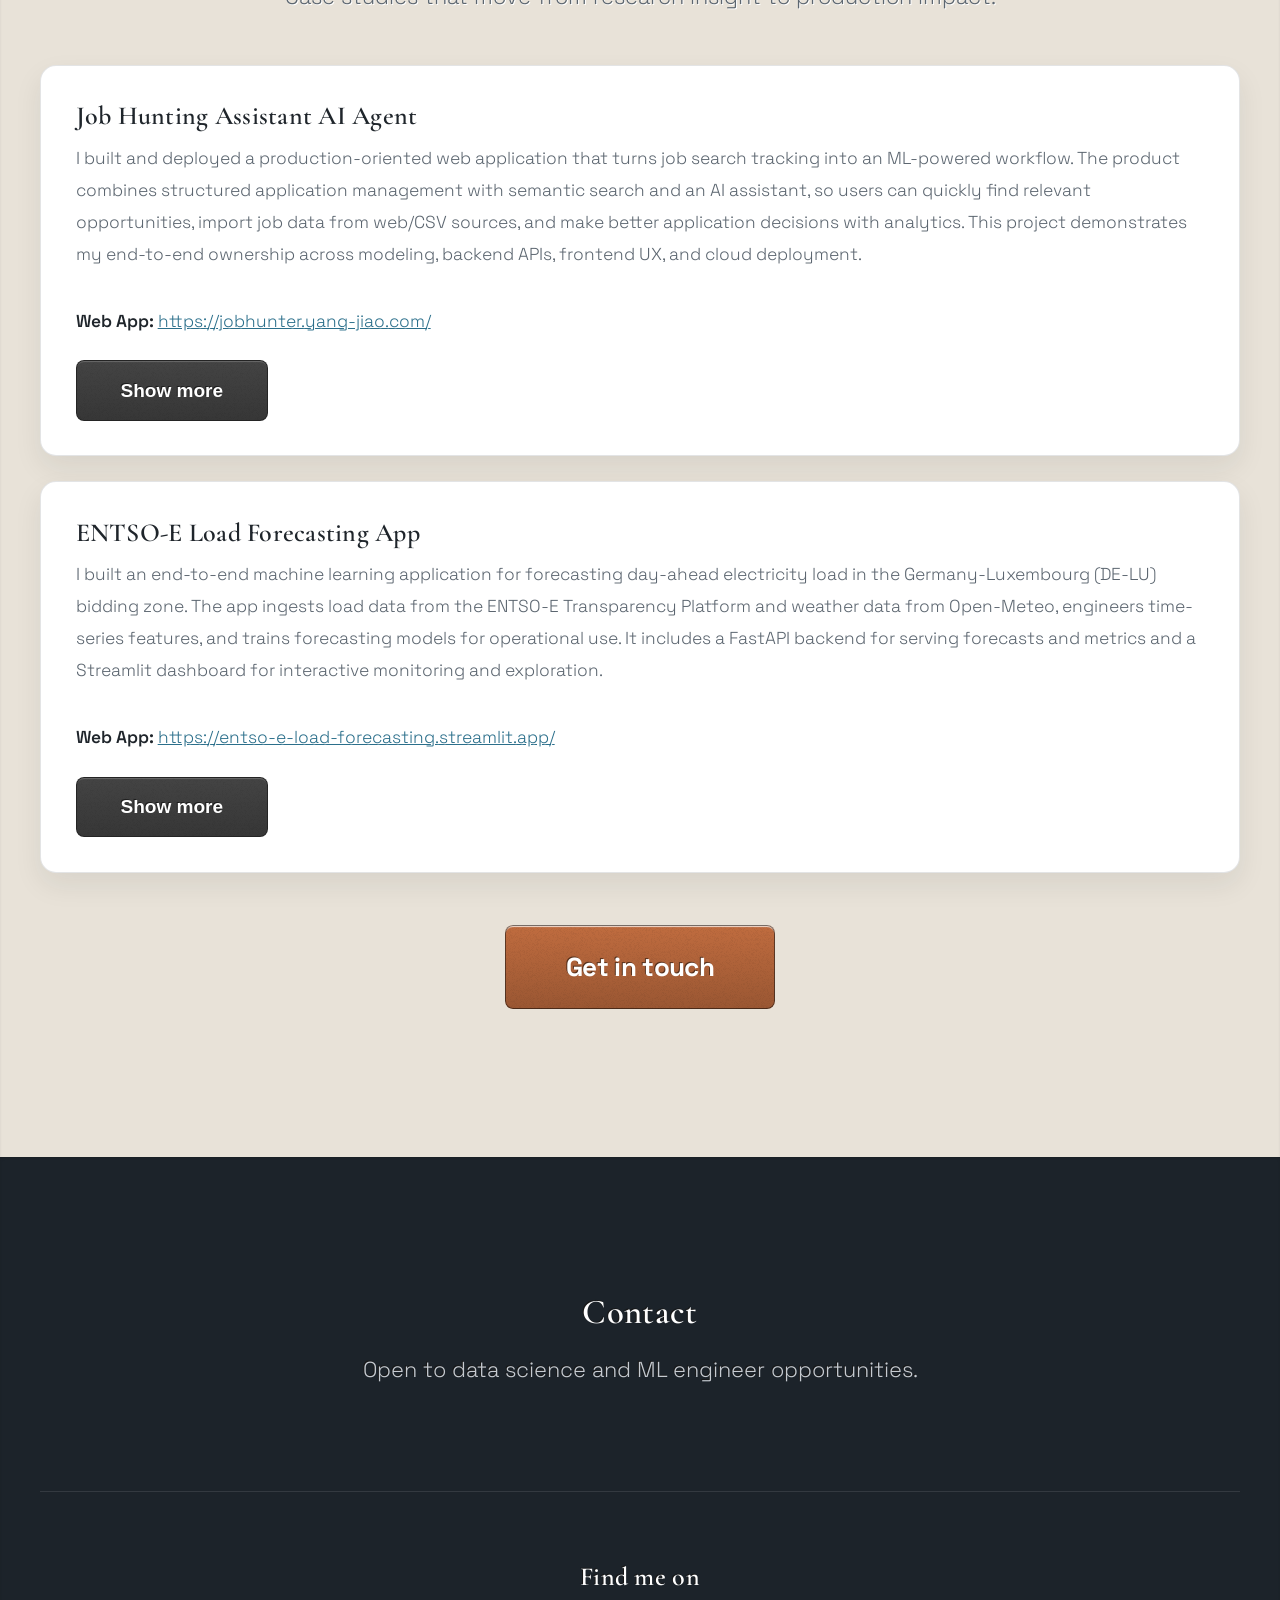
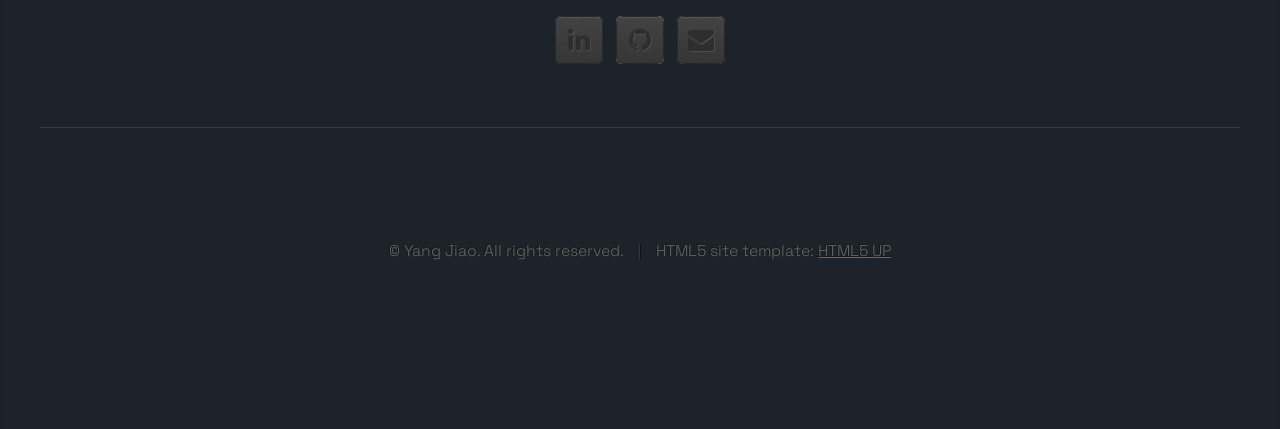
==== commit f2c0cde7: "Make project cards foldable with show more/less toggle" ====
--- a/index.html
+++ b/index.html
@@ -66,45 +66,51 @@
 					<div class="container">
 								<div class="row">
 									<div class="12u">
-										<article class="box project-card">
+										<article class="box project-card project-card-collapsible">
 											<h3>Job Hunting Assistant AI Agent</h3>
-										<p class="project-tag">Production Web App · ML-Powered Workflow</p>
-										<p>I built and deployed a production-oriented web application that turns job search tracking into an ML-powered workflow. The product combines structured application management with semantic search and an AI assistant, so users can quickly find relevant opportunities, import job data from web/CSV sources, and make better application decisions with analytics. This project demonstrates my end-to-end ownership across modeling, backend APIs, frontend UX, and cloud deployment.</p>
-										<p><strong>Web App:</strong> <a href="https://jobhunter.yang-jiao.com/" target="_blank" rel="noopener noreferrer">https://jobhunter.yang-jiao.com/</a></p>
-										<p><strong>Tech stack</strong></p>
-										<ul class="project-list">
-											<li><strong>Frontend:</strong> React 18 + Vite, React Router, Zustand, Tailwind CSS, Recharts, Axios, Nginx.</li>
-											<li><strong>Backend:</strong> Python FastAPI, JWT auth, LangChain-based chatbot tooling, Sentence Transformers (all-mpnet-base-v2).</li>
-											<li><strong>Data layer:</strong> PostgreSQL + pgvector (768-d embeddings, HNSW index for similarity search).</li>
-											<li><strong>AI capabilities:</strong> Semantic retrieval, LLM integration (Anthropic Claude / Google Gemini), tool-calling for CSV import, web extraction, and SQL generation.</li>
-										</ul>
-										<p><strong>AWS ECS deployment</strong></p>
-										<ul class="project-list">
-											<li>Containerized frontend, backend, and PostgreSQL services with Docker, pushed to Amazon ECR.</li>
-											<li>Deployed on Amazon ECS Fargate with private/public subnet architecture, ALB routing, and service discovery via AWS Cloud Map.</li>
-											<li>Implemented blue/green deployments for frontend and backend using AWS CodeDeploy.</li>
-											<li>Managed secrets through AWS Secrets Manager and centralized logs in CloudWatch.</li>
-											<li>Automated infra + app delivery through GitHub Actions (OIDC to AWS, CloudFormation for IaC, ECS task registration/deployment).</li>
-											</ul>
+											<p class="project-intro">I built and deployed a production-oriented web application that turns job search tracking into an ML-powered workflow. The product combines structured application management with semantic search and an AI assistant, so users can quickly find relevant opportunities, import job data from web/CSV sources, and make better application decisions with analytics. This project demonstrates my end-to-end ownership across modeling, backend APIs, frontend UX, and cloud deployment.</p>
+											<p class="project-link"><strong>Web App:</strong> <a href="https://jobhunter.yang-jiao.com/" target="_blank" rel="noopener noreferrer">https://jobhunter.yang-jiao.com/</a></p>
+											<div class="project-details">
+												<p class="project-tag">Production Web App · ML-Powered Workflow</p>
+												<p><strong>Tech stack</strong></p>
+												<ul class="project-list">
+													<li><strong>Frontend:</strong> React 18 + Vite, React Router, Zustand, Tailwind CSS, Recharts, Axios, Nginx.</li>
+													<li><strong>Backend:</strong> Python FastAPI, JWT auth, LangChain-based chatbot tooling, Sentence Transformers (all-mpnet-base-v2).</li>
+													<li><strong>Data layer:</strong> PostgreSQL + pgvector (768-d embeddings, HNSW index for similarity search).</li>
+													<li><strong>AI capabilities:</strong> Semantic retrieval, LLM integration (Anthropic Claude / Google Gemini), tool-calling for CSV import, web extraction, and SQL generation.</li>
+												</ul>
+												<p><strong>AWS ECS deployment</strong></p>
+												<ul class="project-list">
+													<li>Containerized frontend, backend, and PostgreSQL services with Docker, pushed to Amazon ECR.</li>
+													<li>Deployed on Amazon ECS Fargate with private/public subnet architecture, ALB routing, and service discovery via AWS Cloud Map.</li>
+													<li>Implemented blue/green deployments for frontend and backend using AWS CodeDeploy.</li>
+													<li>Managed secrets through AWS Secrets Manager and centralized logs in CloudWatch.</li>
+													<li>Automated infra + app delivery through GitHub Actions (OIDC to AWS, CloudFormation for IaC, ECS task registration/deployment).</li>
+												</ul>
+											</div>
+											<button type="button" class="button alt project-toggle">Show more</button>
 										</article>
 									</div>
 									<div class="12u">
-										<article class="box project-card">
+										<article class="box project-card project-card-collapsible">
 											<h3>ENTSO-E Load Forecasting App</h3>
-											<p class="project-tag">End-to-End ML App · Time-Series Forecasting</p>
-											<p>I built an end-to-end machine learning application for forecasting day-ahead electricity load in the Germany-Luxembourg (DE-LU) bidding zone. The app ingests load data from the ENTSO-E Transparency Platform and weather data from Open-Meteo, engineers time-series features, and trains forecasting models for operational use. It includes a FastAPI backend for serving forecasts and metrics and a Streamlit dashboard for interactive monitoring and exploration.</p>
-											<p><strong>Web App:</strong> <a href="https://entso-e-load-forecasting.streamlit.app/" target="_blank" rel="noopener noreferrer">https://entso-e-load-forecasting.streamlit.app/</a></p>
-											<p><strong>Tech stack</strong></p>
-											<ul class="project-list">
-												<li><strong>Language:</strong> Python 3.10+.</li>
-												<li><strong>Data &amp; ML:</strong> pandas, numpy, scikit-learn, LightGBM, joblib.</li>
-												<li><strong>Data sources:</strong> ENTSO-E API (entsoe-py), Open-Meteo API (openmeteo-requests).</li>
-												<li><strong>Backend API:</strong> FastAPI, Uvicorn, Pydantic, Pydantic Settings.</li>
-												<li><strong>Dashboard/UI:</strong> Streamlit, Plotly.</li>
-												<li><strong>Database layer:</strong> PostgreSQL (psycopg2-binary), SQLAlchemy.</li>
-												<li><strong>Infrastructure &amp; runtime:</strong> Docker, Docker Compose.</li>
-												<li><strong>Developer tooling:</strong> pytest, pytest-cov, pytest-asyncio, Ruff, mypy, Makefile.</li>
-											</ul>
+											<p class="project-intro">I built an end-to-end machine learning application for forecasting day-ahead electricity load in the Germany-Luxembourg (DE-LU) bidding zone. The app ingests load data from the ENTSO-E Transparency Platform and weather data from Open-Meteo, engineers time-series features, and trains forecasting models for operational use. It includes a FastAPI backend for serving forecasts and metrics and a Streamlit dashboard for interactive monitoring and exploration.</p>
+											<p class="project-link"><strong>Web App:</strong> <a href="https://entso-e-load-forecasting.streamlit.app/" target="_blank" rel="noopener noreferrer">https://entso-e-load-forecasting.streamlit.app/</a></p>
+											<div class="project-details">
+												<p class="project-tag">End-to-End ML App · Time-Series Forecasting</p>
+												<p><strong>Tech stack</strong></p>
+												<ul class="project-list">
+													<li><strong>Language:</strong> Python 3.10+.</li>
+													<li><strong>Data &amp; ML:</strong> pandas, numpy, scikit-learn, LightGBM, joblib.</li>
+													<li><strong>Data sources:</strong> ENTSO-E API (entsoe-py), Open-Meteo API (openmeteo-requests).</li>
+													<li><strong>Backend API:</strong> FastAPI, Uvicorn, Pydantic, Pydantic Settings.</li>
+													<li><strong>Dashboard/UI:</strong> Streamlit, Plotly.</li>
+													<li><strong>Database layer:</strong> PostgreSQL (psycopg2-binary), SQLAlchemy.</li>
+													<li><strong>Infrastructure &amp; runtime:</strong> Docker, Docker Compose.</li>
+													<li><strong>Developer tooling:</strong> pytest, pytest-cov, pytest-asyncio, Ruff, mypy, Makefile.</li>
+												</ul>
+											</div>
+											<button type="button" class="button alt project-toggle">Show more</button>
 										</article>
 									</div>
 								</div>
--- a/css/style.css
+++ b/css/style.css
@@ -631,19 +631,39 @@
 		margin-bottom: 0.35em;
 	}
 
-	.project-tag
-	{
-		font-size: 0.9em;
-		text-transform: uppercase;
-		letter-spacing: 0.12em;
-		color: var(--accent-cool);
-		margin-bottom: 1em;
-	}
-
-	.project-metric
-	{
-		margin-bottom: 0.75em;
-	}
+		.project-tag
+		{
+			font-size: 0.9em;
+			text-transform: uppercase;
+			letter-spacing: 0.12em;
+			color: var(--accent-cool);
+			margin-bottom: 1em;
+		}
+
+		.project-card-collapsible .project-link
+		{
+			margin-bottom: 0;
+		}
+
+		.project-card-collapsible .project-details
+		{
+			margin-top: 1.25em;
+		}
+
+		.project-card-collapsible .project-details[hidden]
+		{
+			display: none;
+		}
+
+		.project-card-collapsible .project-toggle
+		{
+			margin-top: 1.25em;
+		}
+
+		.project-metric
+		{
+			margin-bottom: 0.75em;
+		}
 
 	.metric
 	{
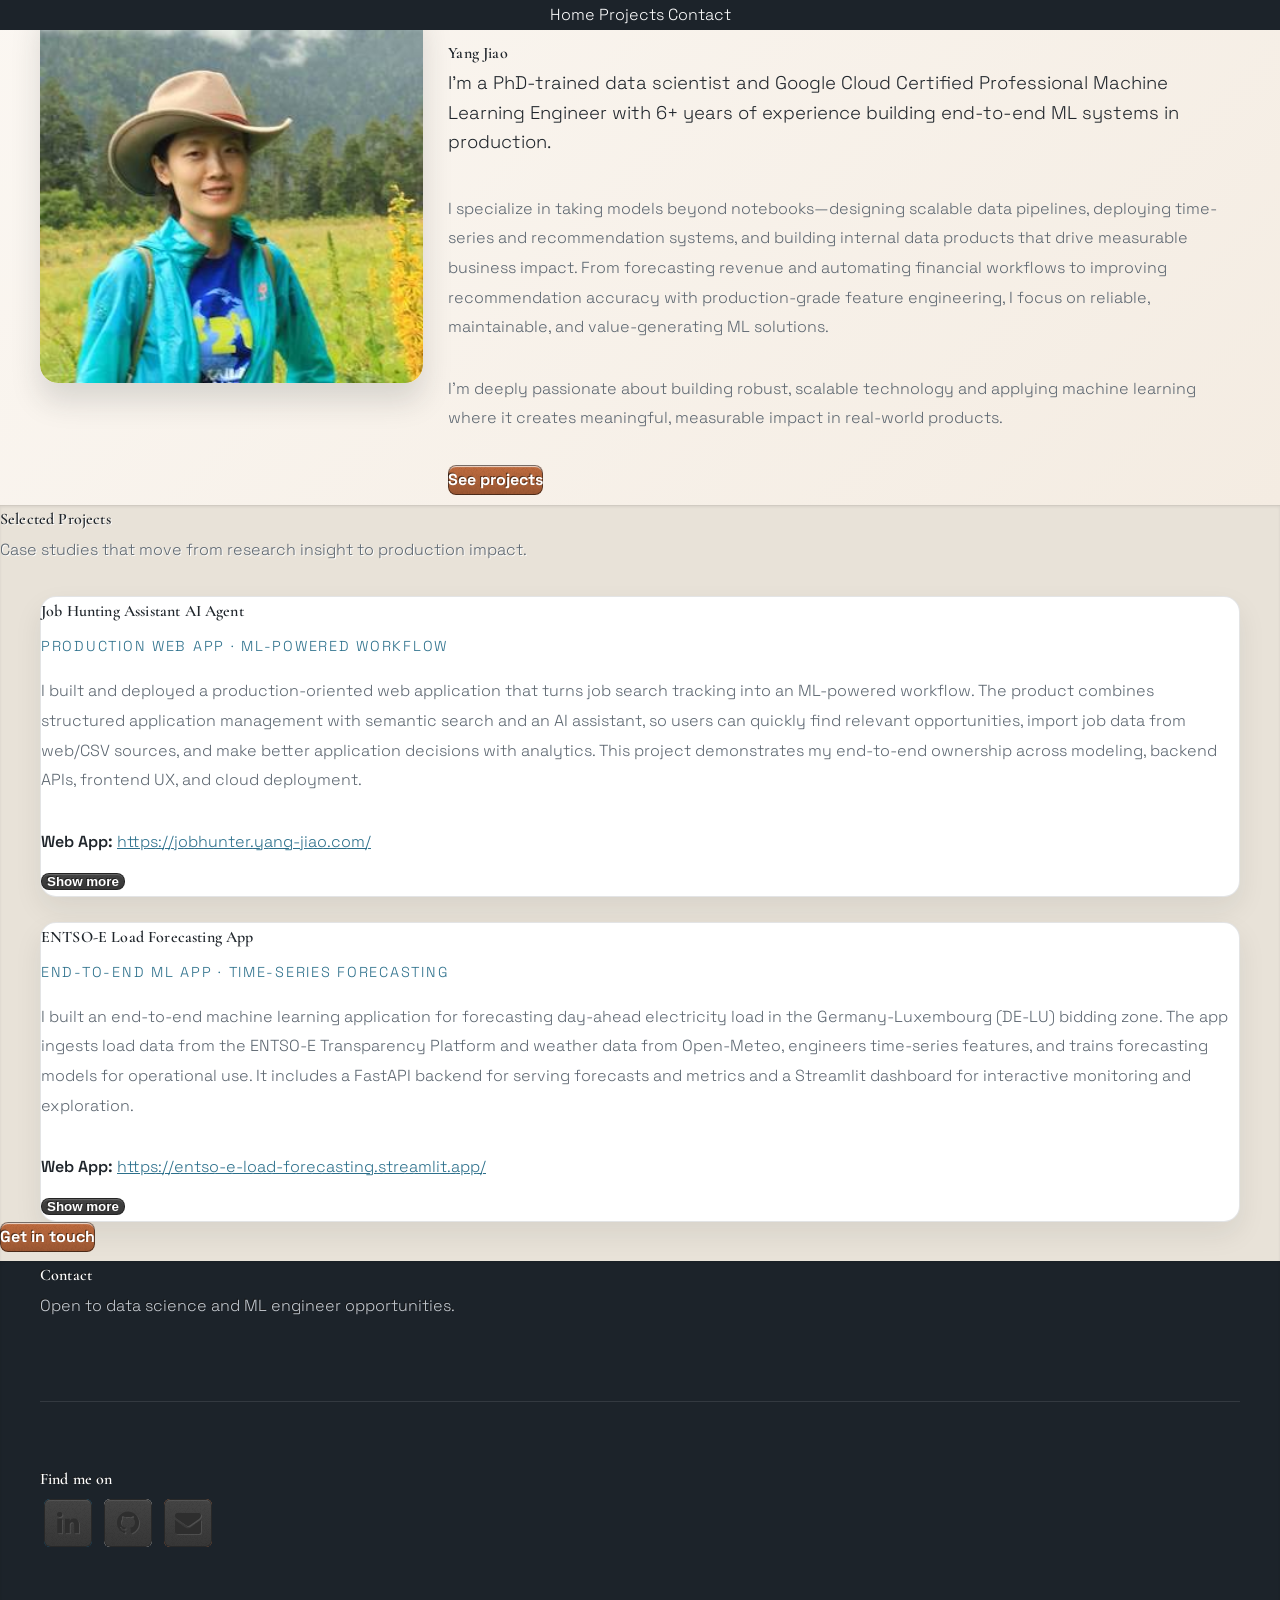
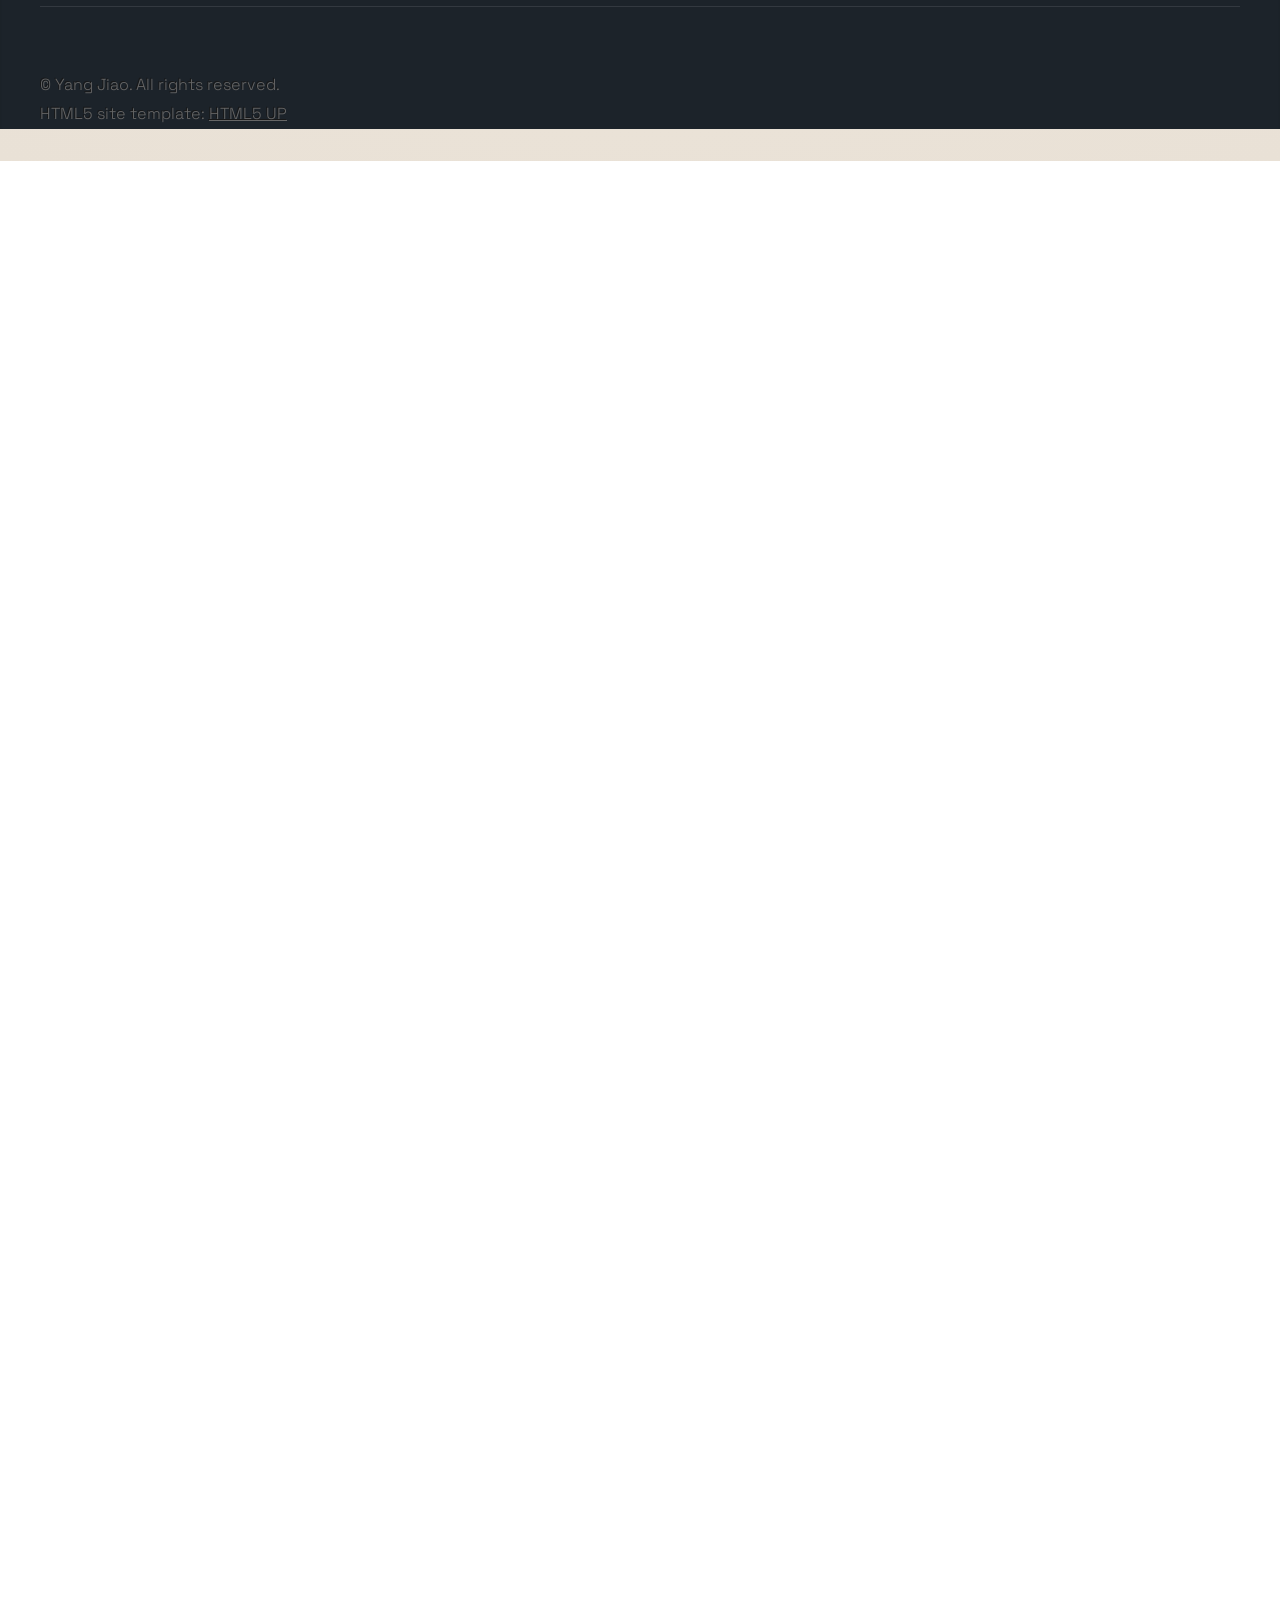
==== commit 6fe4d930: "Show project tags in folded project cards" ====
--- a/index.html
+++ b/index.html
@@ -68,10 +68,10 @@
 									<div class="12u">
 										<article class="box project-card project-card-collapsible">
 											<h3>Job Hunting Assistant AI Agent</h3>
+											<p class="project-tag">Production Web App · ML-Powered Workflow</p>
 											<p class="project-intro">I built and deployed a production-oriented web application that turns job search tracking into an ML-powered workflow. The product combines structured application management with semantic search and an AI assistant, so users can quickly find relevant opportunities, import job data from web/CSV sources, and make better application decisions with analytics. This project demonstrates my end-to-end ownership across modeling, backend APIs, frontend UX, and cloud deployment.</p>
 											<p class="project-link"><strong>Web App:</strong> <a href="https://jobhunter.yang-jiao.com/" target="_blank" rel="noopener noreferrer">https://jobhunter.yang-jiao.com/</a></p>
 											<div class="project-details">
-												<p class="project-tag">Production Web App · ML-Powered Workflow</p>
 												<p><strong>Tech stack</strong></p>
 												<ul class="project-list">
 													<li><strong>Frontend:</strong> React 18 + Vite, React Router, Zustand, Tailwind CSS, Recharts, Axios, Nginx.</li>
@@ -94,10 +94,10 @@
 									<div class="12u">
 										<article class="box project-card project-card-collapsible">
 											<h3>ENTSO-E Load Forecasting App</h3>
+											<p class="project-tag">End-to-End ML App · Time-Series Forecasting</p>
 											<p class="project-intro">I built an end-to-end machine learning application for forecasting day-ahead electricity load in the Germany-Luxembourg (DE-LU) bidding zone. The app ingests load data from the ENTSO-E Transparency Platform and weather data from Open-Meteo, engineers time-series features, and trains forecasting models for operational use. It includes a FastAPI backend for serving forecasts and metrics and a Streamlit dashboard for interactive monitoring and exploration.</p>
 											<p class="project-link"><strong>Web App:</strong> <a href="https://entso-e-load-forecasting.streamlit.app/" target="_blank" rel="noopener noreferrer">https://entso-e-load-forecasting.streamlit.app/</a></p>
 											<div class="project-details">
-												<p class="project-tag">End-to-End ML App · Time-Series Forecasting</p>
 												<p><strong>Tech stack</strong></p>
 												<ul class="project-list">
 													<li><strong>Language:</strong> Python 3.10+.</li>
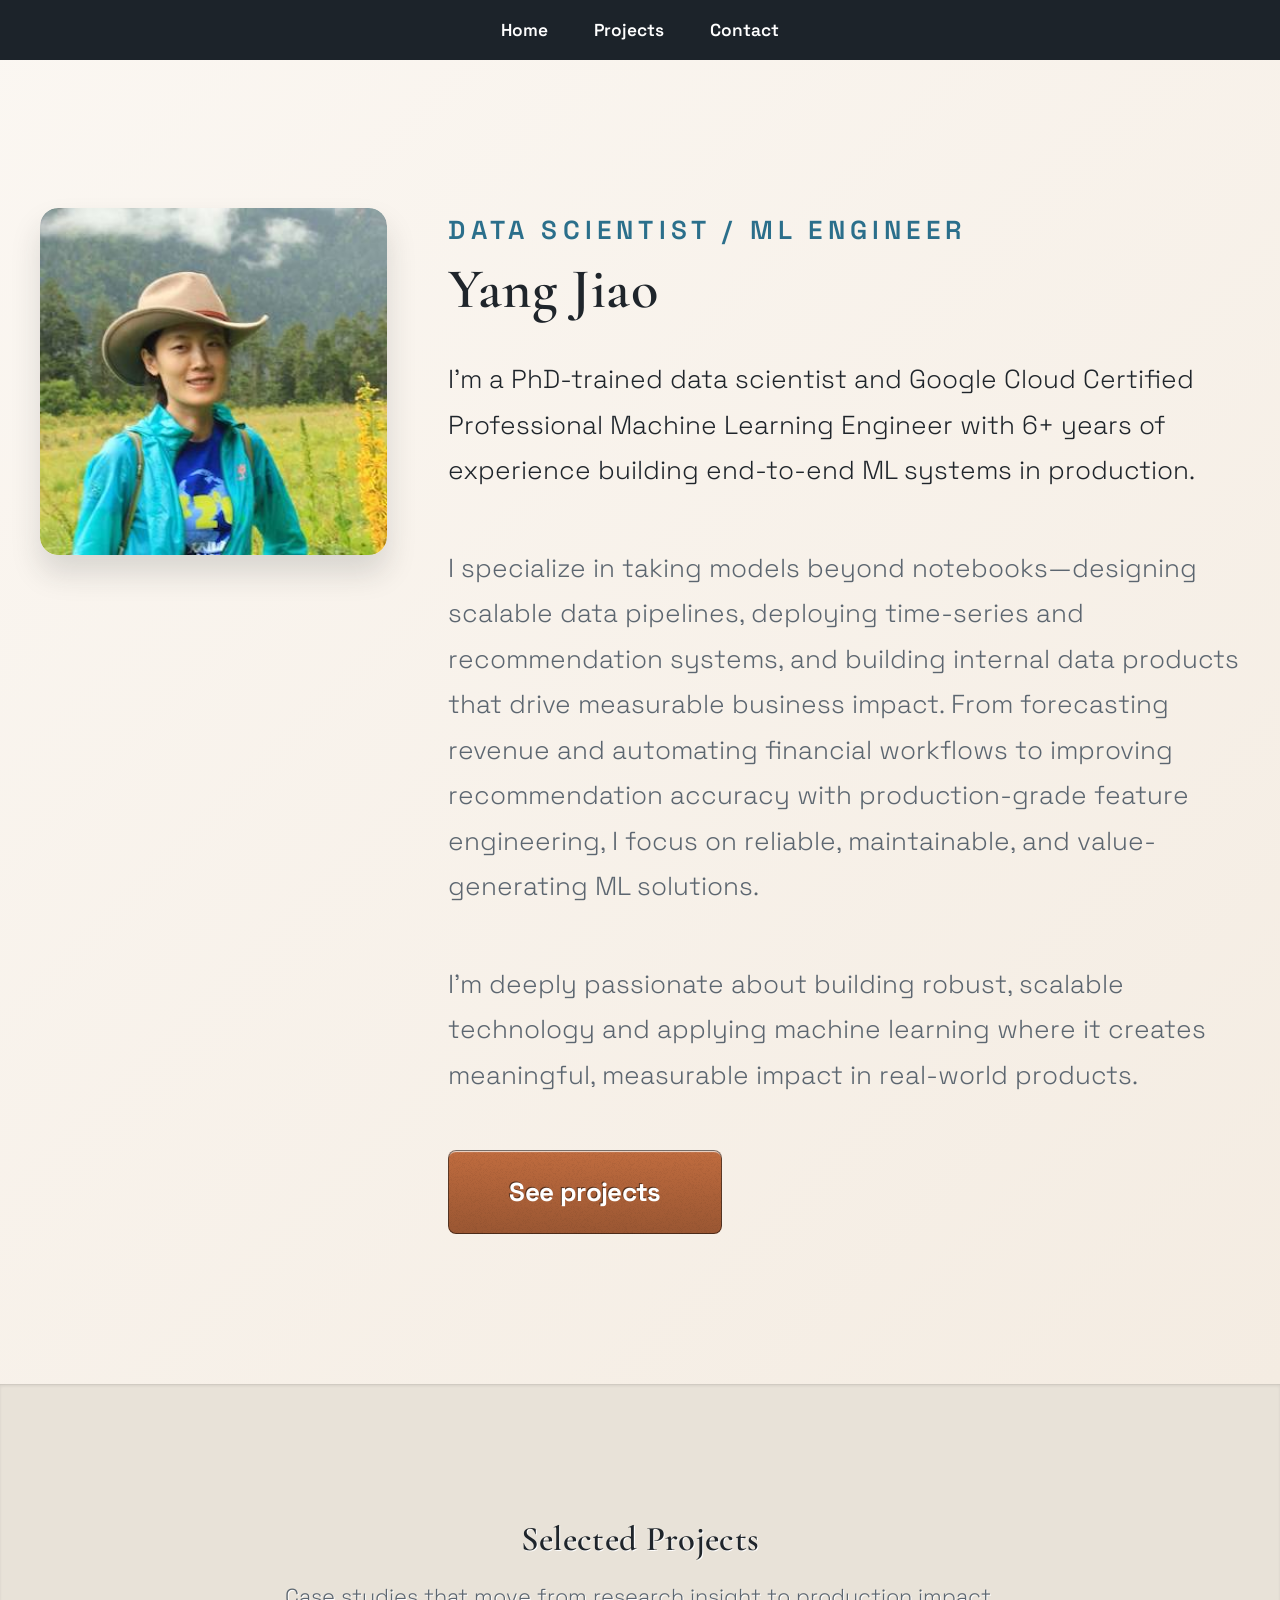
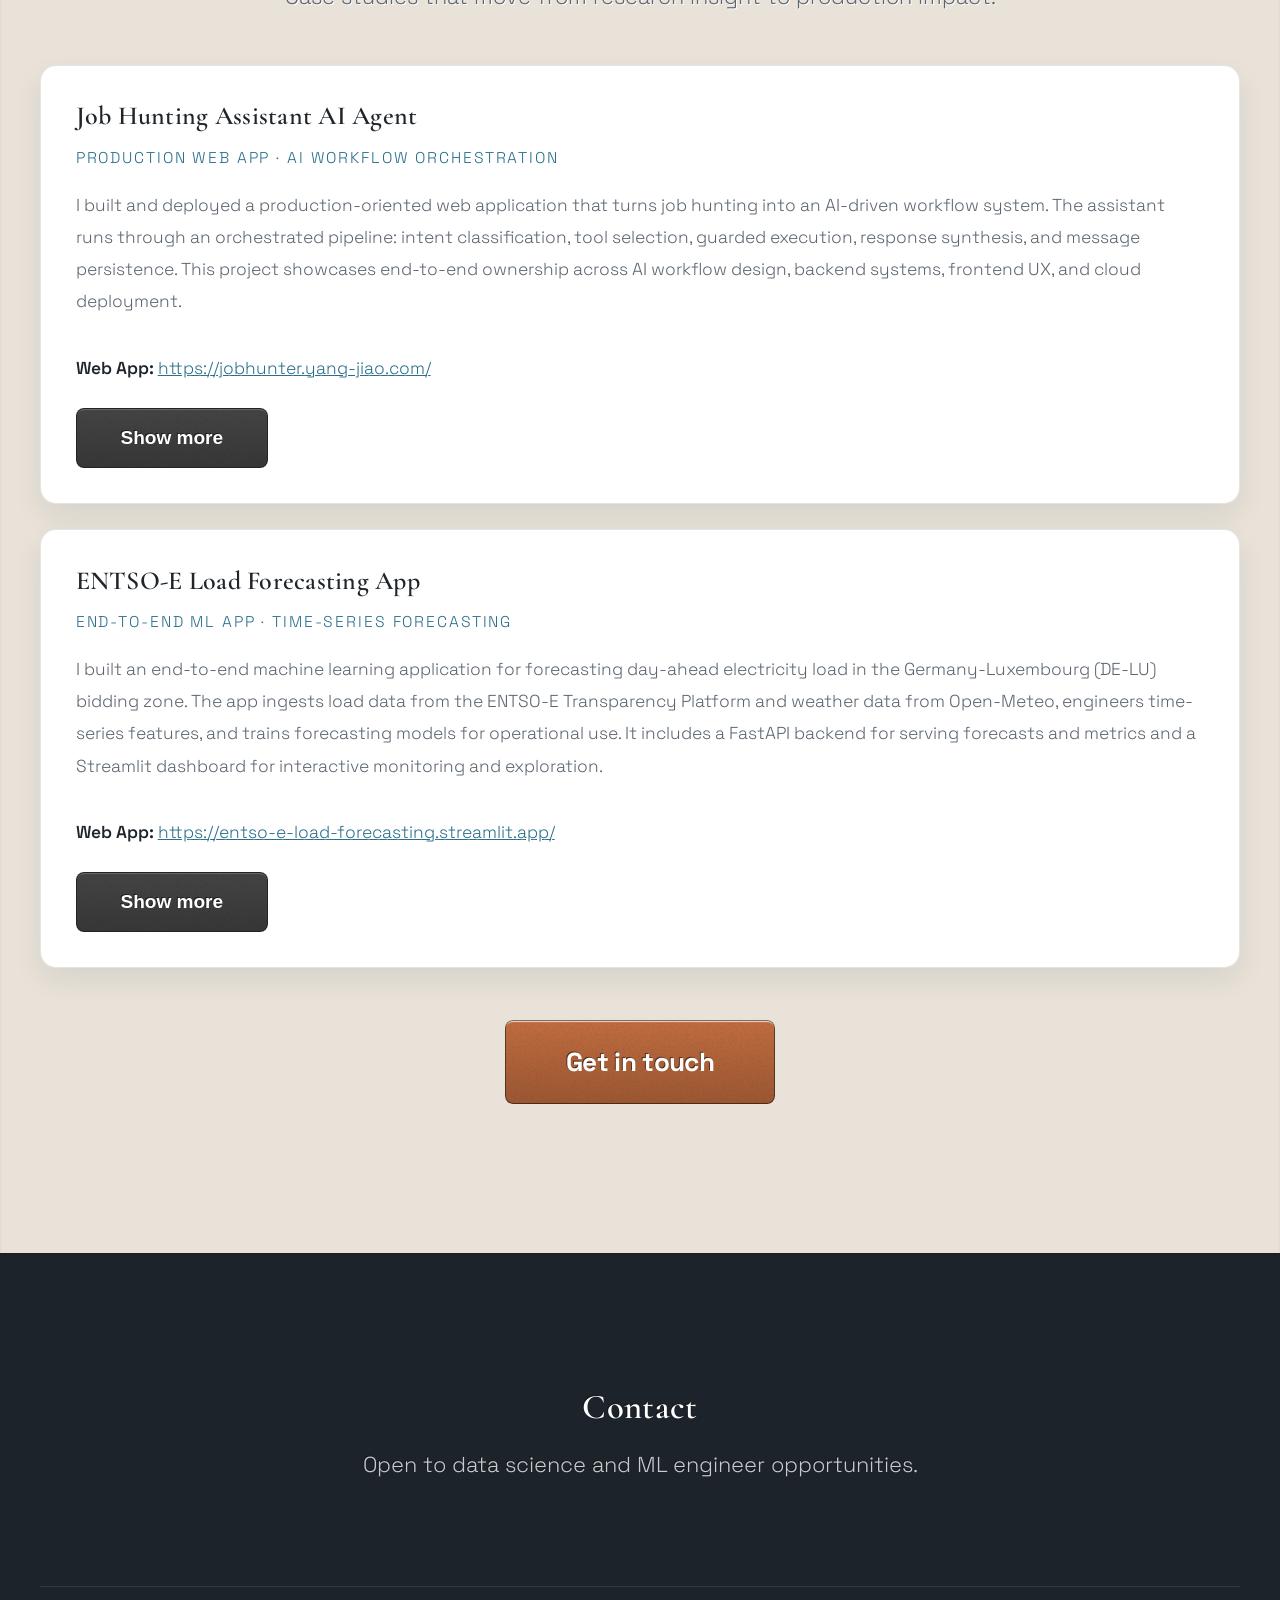
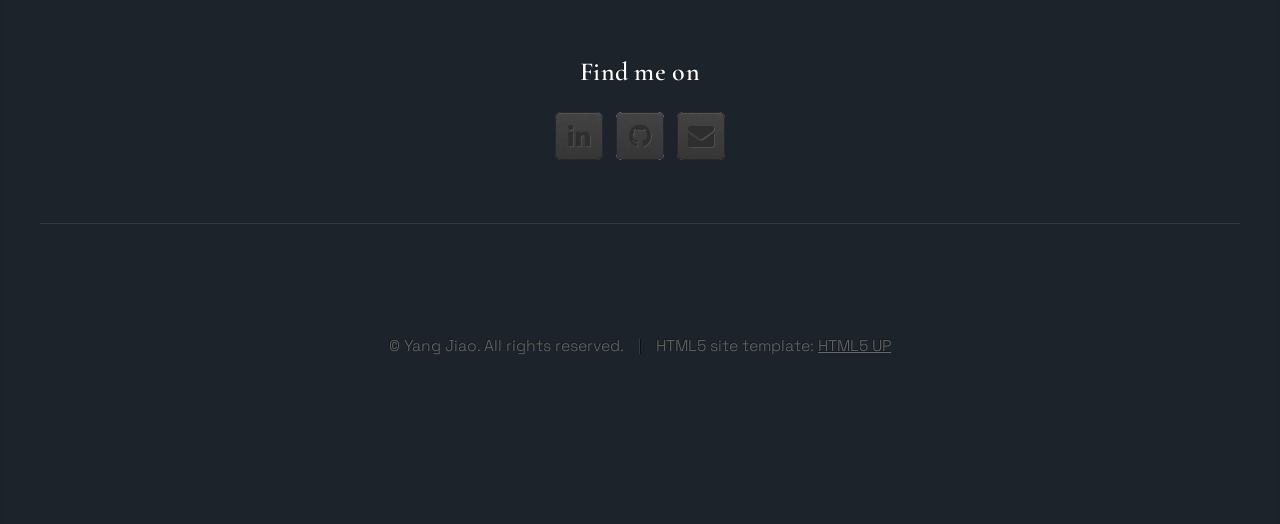
==== commit 68829e03: "Update Job Hunting project card with richer detail and structure - Revise project tag and intro to e" ====
--- a/index.html
+++ b/index.html
@@ -1,32 +1,32 @@
-<!DOCTYPE HTML>
-<!--
-	Miniport by HTML5 UP
-	html5up.net | @n33co
-	Free for personal and commercial use under the CCA 3.0 license (html5up.net/license)
--->
-<html>
+<!DOCTYPE HTML>
+<!--
+	Miniport by HTML5 UP
+	html5up.net | @n33co
+	Free for personal and commercial use under the CCA 3.0 license (html5up.net/license)
+-->
+<html>
 	<head>
 		<title>Yang Jiao | Data Scientist &amp; ML Engineer</title>
 		<meta http-equiv="content-type" content="text/html; charset=utf-8" />
 		<meta name="description" content="Data Scientist and Machine Learning Engineer focused on applied research, modeling, and production systems." />
 		<meta name="keywords" content="data science, machine learning, research, applied ML, MLOps" />
 		<meta name="viewport" content="width=device-width, initial-scale=1" />
-		<!--[if lte IE 8]><script src="css/ie/html5shiv.js"></script><![endif]-->
-		<script src="js/jquery.min.js"></script>
-		<script src="js/jquery.scrolly.min.js"></script>
-		<script src="js/skel.min.js"></script>
-		<script src="js/init.js"></script>
-		<noscript>
-			<link rel="stylesheet" href="css/skel.css" />
-			<link rel="stylesheet" href="css/style.css" />
-			<link rel="stylesheet" href="css/style-desktop.css" />
-		</noscript>
-		<!--[if lte IE 8]><link rel="stylesheet" href="css/ie/v8.css" /><![endif]-->
-		<!--[if lte IE 9]><link rel="stylesheet" href="css/ie/v9.css" /><![endif]-->
+		<!--[if lte IE 8]><script src="css/ie/html5shiv.js"></script><![endif]-->
+		<script src="js/jquery.min.js"></script>
+		<script src="js/jquery.scrolly.min.js"></script>
+		<script src="js/skel.min.js"></script>
+		<script src="js/init.js"></script>
+		<noscript>
+			<link rel="stylesheet" href="css/skel.css" />
+			<link rel="stylesheet" href="css/style.css" />
+			<link rel="stylesheet" href="css/style-desktop.css" />
+		</noscript>
+		<!--[if lte IE 8]><link rel="stylesheet" href="css/ie/v8.css" /><![endif]-->
+		<!--[if lte IE 9]><link rel="stylesheet" href="css/ie/v9.css" /><![endif]-->
 	</head>
-	<body>
-
-		<!-- Nav -->
+	<body>
+
+		<!-- Nav -->
 			<nav id="nav">
 				<ul class="container">
 					<li><a href="#top">Home</a></li>
@@ -34,11 +34,11 @@
 					<li><a href="#contact">Contact</a></li>
 				</ul>
 			</nav>
-
-		<!-- Home -->
-			<div class="wrapper style1 first">
-				<article class="container" id="top">
-					<div class="row">
+
+		<!-- Home -->
+			<div class="wrapper style1 first">
+				<article class="container" id="top">
+					<div class="row">
 						<div class="4u">
 							<span class="image fit"><img src="images/yang-tibet.jpeg" alt="Portrait of Yang Jiao" /></span>
 						</div>
@@ -55,7 +55,7 @@
 					</div>
 				</article>
 			</div>
-
+
 		<!-- Projects -->
 			<div class="wrapper style3">
 				<article id="projects">
@@ -68,24 +68,18 @@
 									<div class="12u">
 										<article class="box project-card project-card-collapsible">
 											<h3>Job Hunting Assistant AI Agent</h3>
-											<p class="project-tag">Production Web App · ML-Powered Workflow</p>
-											<p class="project-intro">I built and deployed a production-oriented web application that turns job search tracking into an ML-powered workflow. The product combines structured application management with semantic search and an AI assistant, so users can quickly find relevant opportunities, import job data from web/CSV sources, and make better application decisions with analytics. This project demonstrates my end-to-end ownership across modeling, backend APIs, frontend UX, and cloud deployment.</p>
+											<p class="project-tag">Production Web App · AI Workflow Orchestration</p>
+											<p class="project-intro">I built and deployed a production-oriented web application that turns job hunting into an AI-driven workflow system. The assistant runs through an orchestrated pipeline: intent classification, tool selection, guarded execution, response synthesis, and message persistence. This project showcases end-to-end ownership across AI workflow design, backend systems, frontend UX, and cloud deployment.</p>
 											<p class="project-link"><strong>Web App:</strong> <a href="https://jobhunter.yang-jiao.com/" target="_blank" rel="noopener noreferrer">https://jobhunter.yang-jiao.com/</a></p>
 											<div class="project-details">
+												<p><strong>Workflow capabilities:</strong> The core of the platform is a tool-augmented assistant built with FastAPI, LangChain, and LangGraph. I implemented multiple workflow capabilities, including natural-language database querying (NL-to-SQL with safety checks and refinement), AI-assisted CSV import for messy job-tracking data, schema-constrained webpage extraction for job posting ingestion, and profile-aware drafting powered by user CV/portfolio context.</p>
+												<p><strong>Production reliability:</strong> I focused heavily on production reliability for LLM systems: deterministic policy routing, required-tool guard nodes, retry logic for transient model/provider failures, structured telemetry, and token usage tracking. I also added test coverage around workflow orchestration, policy enforcement, and tool behavior to improve maintainability and regression safety.</p>
+												<p><strong>Cloud deployment:</strong> The application is containerized with Docker and deployed on AWS using ECS Fargate for frontend/backend services and Amazon RDS PostgreSQL for persistence. Delivery is automated via GitHub Actions with OIDC-based AWS auth, CloudFormation infrastructure-as-code, CodeDeploy blue/green deployments, Secrets Manager for secret management, and CloudWatch for centralized logging.</p>
 												<p><strong>Tech stack</strong></p>
 												<ul class="project-list">
-													<li><strong>Frontend:</strong> React 18 + Vite, React Router, Zustand, Tailwind CSS, Recharts, Axios, Nginx.</li>
-													<li><strong>Backend:</strong> Python FastAPI, JWT auth, LangChain-based chatbot tooling, Sentence Transformers (all-mpnet-base-v2).</li>
-													<li><strong>Data layer:</strong> PostgreSQL + pgvector (768-d embeddings, HNSW index for similarity search).</li>
-													<li><strong>AI capabilities:</strong> Semantic retrieval, LLM integration (Anthropic Claude / Google Gemini), tool-calling for CSV import, web extraction, and SQL generation.</li>
-												</ul>
-												<p><strong>AWS ECS deployment</strong></p>
-												<ul class="project-list">
-													<li>Containerized frontend, backend, and PostgreSQL services with Docker, pushed to Amazon ECR.</li>
-													<li>Deployed on Amazon ECS Fargate with private/public subnet architecture, ALB routing, and service discovery via AWS Cloud Map.</li>
-													<li>Implemented blue/green deployments for frontend and backend using AWS CodeDeploy.</li>
-													<li>Managed secrets through AWS Secrets Manager and centralized logs in CloudWatch.</li>
-													<li>Automated infra + app delivery through GitHub Actions (OIDC to AWS, CloudFormation for IaC, ECS task registration/deployment).</li>
+													<li><strong>AI/ML &amp; Backend Stack:</strong> FastAPI, LangChain, LangGraph, OpenAI/Anthropic/Gemini, PostgreSQL, JWT auth</li>
+													<li><strong>Cloud &amp; DevOps:</strong> Docker, Amazon ECS Fargate, Amazon RDS, ALB, Cloud Map, CodeDeploy, CloudFormation, GitHub Actions, Secrets Manager, CloudWatch</li>
+													<li><strong>Frontend:</strong> React 18, Vite, Zustand, Tailwind CSS, Recharts, Axios</li>
 												</ul>
 											</div>
 											<button type="button" class="button alt project-toggle">Show more</button>
@@ -133,8 +127,8 @@
 							<hr />
 							<h3>Find me on</h3>
 							<ul class="social">
-								<li><a href="https://www.linkedin.com/in/yang-jiao85" class="icon fa-linkedin"><span class="label">LinkedIn</span></a></li>
-								<li><a href="https://github.com/YangJiao85" class="icon fa-github"><span class="label">Github</span></a></li>
+								<li><a href="https://www.linkedin.com/in/yang-jiao85" class="icon fa-linkedin" target="_blank" rel="noopener noreferrer"><span class="label">LinkedIn</span></a></li>
+								<li><a href="https://github.com/YangJiao85" class="icon fa-github" target="_blank" rel="noopener noreferrer"><span class="label">Github</span></a></li>
 								<li><a href="mailto:jiaoyang.cn@gmail.com" class="icon fa-envelope"><span class="label">Email</span></a></li>
 							</ul>
 							<hr />
@@ -147,6 +141,6 @@
 					</footer>
 				</article>
 			</div>
-
-	</body>
-</html>
+
+	</body>
+</html>
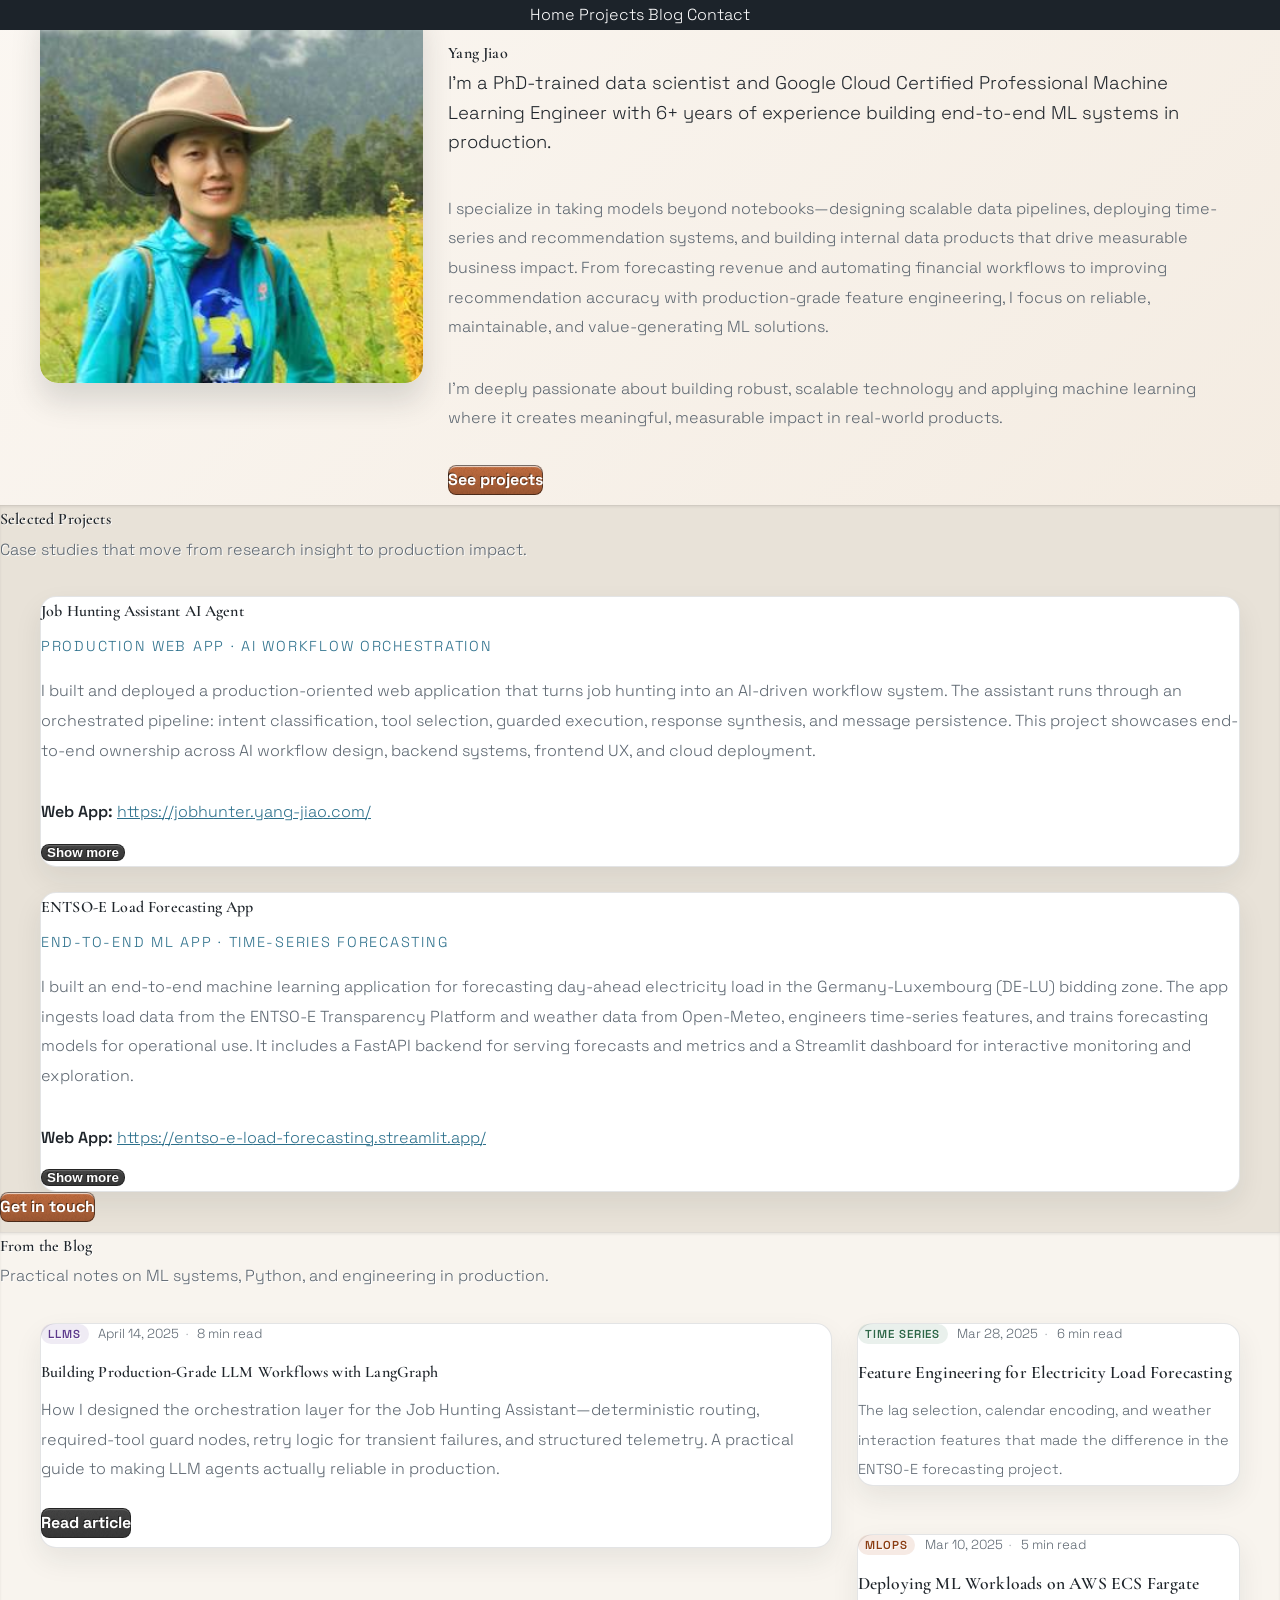
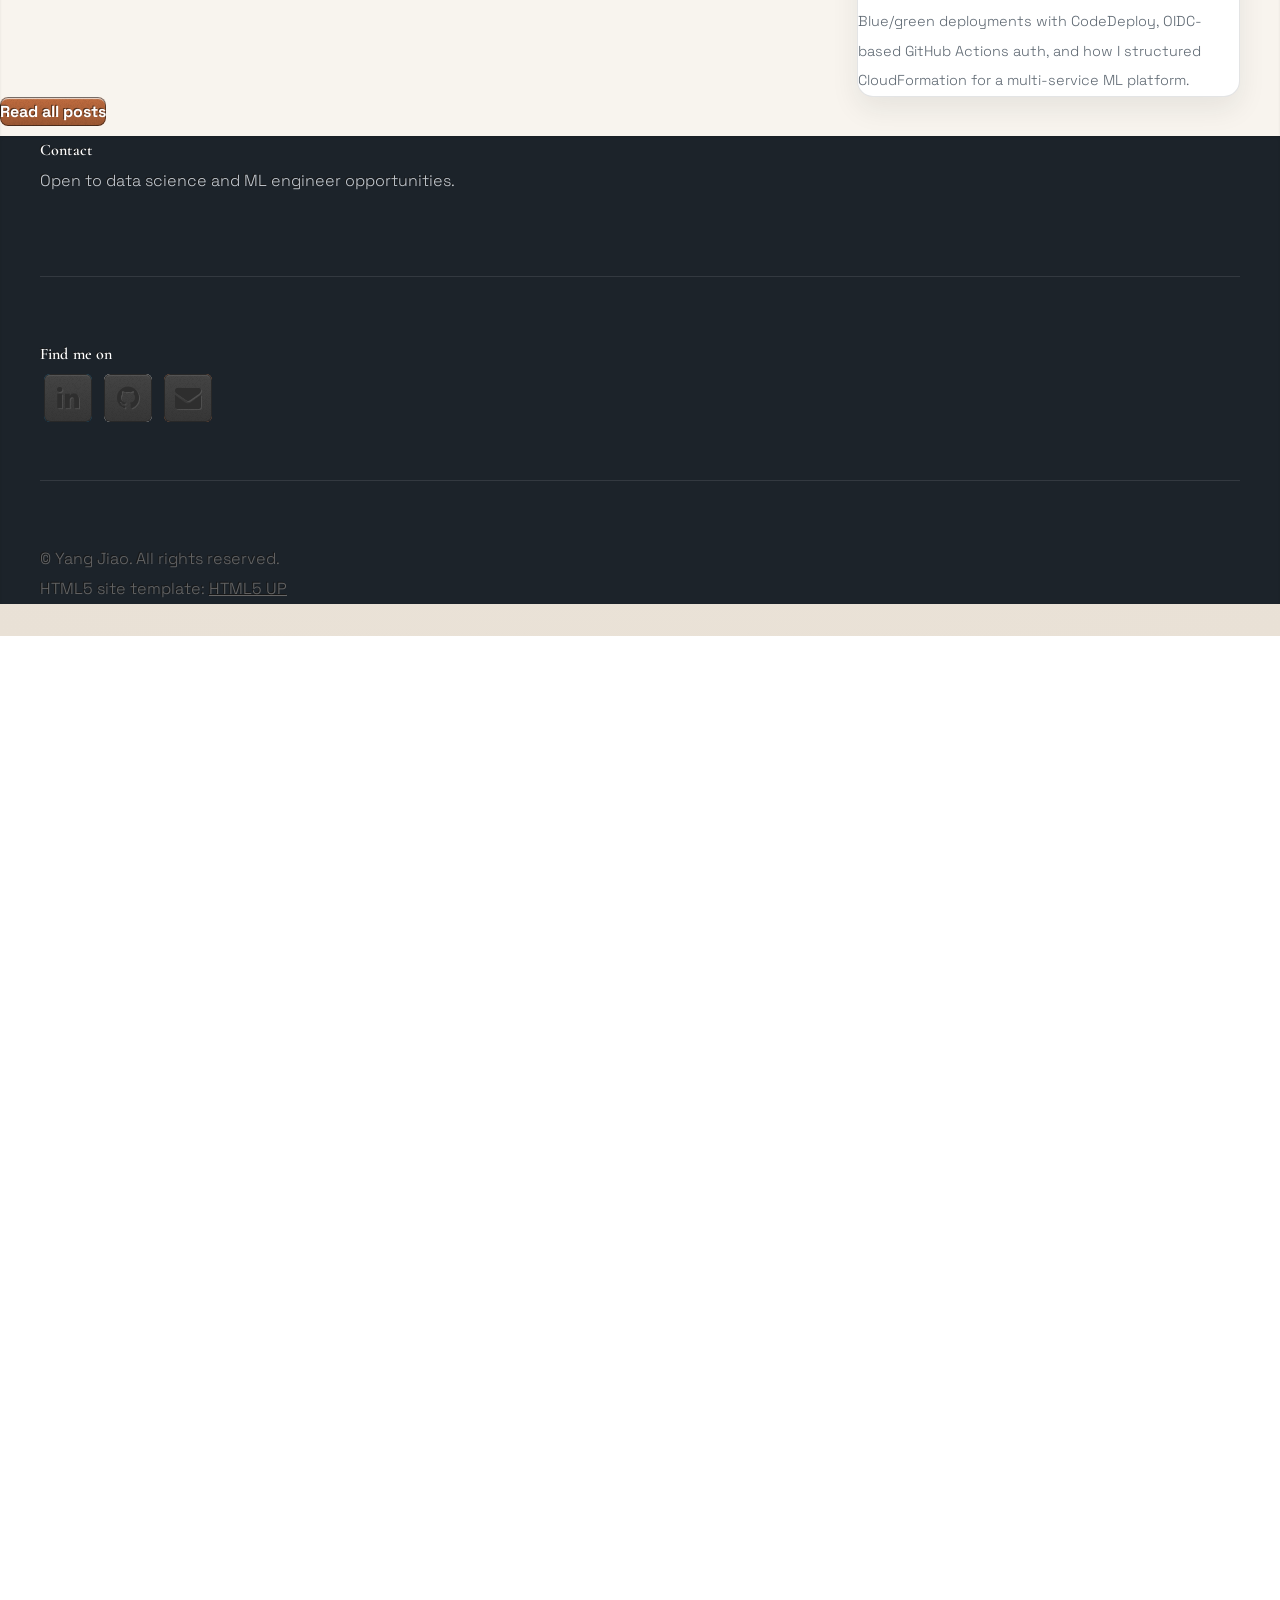
==== commit f9543e49: "Add Blog section with nav, homepage preview, landing page, and article template - Add Blog nav item " ====
--- a/index.html
+++ b/index.html
@@ -31,6 +31,7 @@
 				<ul class="container">
 					<li><a href="#top">Home</a></li>
 					<li><a href="#projects">Projects</a></li>
+					<li><a href="#blog">Blog</a></li>
 					<li><a href="#contact">Contact</a></li>
 				</ul>
 			</nav>
@@ -115,6 +116,55 @@
 				</article>
 			</div>
 
+		<!-- Blog Preview -->
+			<div class="wrapper style2">
+				<article id="blog">
+					<header>
+						<h2>From the Blog</h2>
+						<p>Practical notes on ML systems, Python, and engineering in production.</p>
+					</header>
+					<div class="container">
+						<div class="row">
+							<div class="8u">
+								<article class="box blog-card blog-card-featured">
+									<div class="blog-meta">
+										<span class="tag tag-llm">LLMs</span>
+										<span class="blog-date">April 14, 2025</span>
+										<span class="blog-read-time">8 min read</span>
+									</div>
+									<h3><a href="blog/article-template.html">Building Production-Grade LLM Workflows with LangGraph</a></h3>
+									<p class="blog-abstract">How I designed the orchestration layer for the Job Hunting Assistant—deterministic routing, required-tool guard nodes, retry logic for transient failures, and structured telemetry. A practical guide to making LLM agents actually reliable in production.</p>
+									<a href="blog/article-template.html" class="button alt">Read article</a>
+								</article>
+							</div>
+							<div class="4u">
+								<article class="box blog-card blog-card-secondary">
+									<div class="blog-meta">
+										<span class="tag tag-timeseries">Time Series</span>
+										<span class="blog-date">Mar 28, 2025</span>
+										<span class="blog-read-time">6 min read</span>
+									</div>
+									<h3><a href="blog/time-series-feature-engineering.html">Feature Engineering for Electricity Load Forecasting</a></h3>
+									<p class="blog-abstract">The lag selection, calendar encoding, and weather interaction features that made the difference in the ENTSO-E forecasting project.</p>
+								</article>
+								<article class="box blog-card blog-card-secondary">
+									<div class="blog-meta">
+										<span class="tag tag-mlops">MLOps</span>
+										<span class="blog-date">Mar 10, 2025</span>
+										<span class="blog-read-time">5 min read</span>
+									</div>
+									<h3><a href="blog/deploying-ml-aws-ecs.html">Deploying ML Workloads on AWS ECS Fargate</a></h3>
+									<p class="blog-abstract">Blue/green deployments with CodeDeploy, OIDC-based GitHub Actions auth, and how I structured CloudFormation for a multi-service ML platform.</p>
+								</article>
+							</div>
+						</div>
+					</div>
+					<footer>
+						<a href="blog.html" class="button big">Read all posts</a>
+					</footer>
+				</article>
+			</div>
+
 		<!-- Contact -->
 			<div class="wrapper style4">
 				<article id="contact" class="container">
--- a/css/style.css
+++ b/css/style.css
@@ -902,3 +902,343 @@
 		{
 			color: #777;
 		}
+
+/*********************************************************************************/
+/* Tags                                                                          */
+/*********************************************************************************/
+
+	.tag
+	{
+		display: inline-block;
+		padding: 0.18em 0.65em;
+		border-radius: 999px;
+		font-size: 0.72em;
+		font-weight: 600;
+		letter-spacing: 0.08em;
+		text-transform: uppercase;
+		text-decoration: none;
+		line-height: 1.4;
+		vertical-align: middle;
+		white-space: nowrap;
+	}
+
+	.tag-ml          { background: rgba(43, 111, 139, 0.12); color: #1d5c77; }
+	.tag-mlops       { background: rgba(192, 108, 63, 0.14); color: #8b3d12; }
+	.tag-python      { background: rgba(74, 90, 139, 0.12);  color: #3a4b86; }
+	.tag-llm         { background: rgba(123, 94, 167, 0.12); color: #5d3a8c; }
+	.tag-timeseries  { background: rgba(72, 130, 100, 0.12); color: #2d6647; }
+
+/*********************************************************************************/
+/* Blog Preview (homepage)                                                       */
+/*********************************************************************************/
+
+	.blog-meta
+	{
+		display: flex;
+		align-items: center;
+		gap: 0.6em;
+		margin-bottom: 0.85em;
+		flex-wrap: wrap;
+		line-height: 1;
+	}
+
+	.blog-date
+	{
+		font-size: 0.82em;
+		color: var(--muted);
+	}
+
+	.blog-date::after
+	{
+		content: '\00B7';
+		margin-left: 0.5em;
+		opacity: 0.5;
+	}
+
+	.blog-read-time
+	{
+		font-size: 0.82em;
+		color: var(--muted);
+	}
+
+	.blog-card
+	{
+		text-align: left;
+	}
+
+		.blog-card h3
+		{
+			margin-bottom: 0.5em;
+		}
+
+		.blog-card h3 a
+		{
+			text-decoration: none;
+			color: var(--ink);
+			-moz-transition: color .2s ease-in-out;
+			-webkit-transition: color .2s ease-in-out;
+			-o-transition: color .2s ease-in-out;
+			transition: color .2s ease-in-out;
+		}
+
+			.blog-card h3 a:hover
+			{
+				color: var(--accent) !important;
+			}
+
+		.blog-abstract
+		{
+			color: var(--muted);
+			margin-bottom: 1.5em;
+		}
+
+	.blog-card-secondary h3
+	{
+		font-size: 1.1em;
+	}
+
+	.blog-card-secondary .blog-abstract
+	{
+		font-size: 0.9em;
+		margin-bottom: 0;
+	}
+
+	.blog-card-secondary + .blog-card-secondary
+	{
+		margin-top: 1.5em;
+	}
+
+/*********************************************************************************/
+/* Blog Landing Page                                                             */
+/*********************************************************************************/
+
+	.blog-page-container
+	{
+		max-width: 820px;
+		margin: 0 auto;
+		padding: 0 1.5em;
+		text-align: left;
+	}
+
+	.blog-list-card
+	{
+		text-align: left;
+		margin-bottom: 1.5em;
+	}
+
+		.blog-list-card h3
+		{
+			margin-bottom: 0.4em;
+		}
+
+		.blog-list-card h3 a
+		{
+			text-decoration: none;
+			color: var(--ink);
+			-moz-transition: color .2s ease-in-out;
+			-webkit-transition: color .2s ease-in-out;
+			transition: color .2s ease-in-out;
+		}
+
+			.blog-list-card h3 a:hover
+			{
+				color: var(--accent) !important;
+			}
+
+		.blog-list-card .blog-abstract
+		{
+			margin-bottom: 0;
+		}
+
+/*********************************************************************************/
+/* Article Reading Layout                                                        */
+/*********************************************************************************/
+
+	.article-reading-wrapper
+	{
+		max-width: 700px;
+		margin: 0 auto;
+		text-align: left;
+	}
+
+	.article-title
+	{
+		line-height: 1.15;
+		margin-bottom: 0.35em;
+	}
+
+	.article-meta
+	{
+		display: flex;
+		align-items: center;
+		gap: 0.5em;
+		flex-wrap: wrap;
+		color: var(--muted);
+		font-size: 0.88em;
+		line-height: 1;
+		margin-bottom: 0;
+	}
+
+		.article-meta .blog-date::after
+		{
+			content: none;
+		}
+
+		.article-meta .blog-read-time::before
+		{
+			content: '\00B7';
+			margin-right: 0.4em;
+			opacity: 0.5;
+		}
+
+	.article-body
+	{
+		margin-top: 3em;
+		border-top: 1px solid var(--border);
+		padding-top: 2.5em;
+	}
+
+		.article-body p
+		{
+			line-height: 1.9;
+		}
+
+		.article-body h2
+		{
+			margin-top: 2.25em;
+		}
+
+		.article-body h3
+		{
+			margin-top: 1.75em;
+		}
+
+	/* Callout boxes */
+
+	.callout
+	{
+		border-radius: 10px;
+		padding: 1.1em 1.4em;
+		margin: 2em 0;
+		border-left: 4px solid;
+		text-align: left;
+	}
+
+		.callout > :last-child
+		{
+			margin-bottom: 0;
+		}
+
+	.callout-note    { background: rgba(43, 111, 139, 0.08);  border-color: var(--accent-cool); }
+	.callout-tip     { background: rgba(72, 130, 100, 0.08);  border-color: #488264; }
+	.callout-warning { background: rgba(192, 108, 63, 0.10);  border-color: var(--accent); }
+
+	.callout-label
+	{
+		font-weight: 600;
+		font-size: 0.78em;
+		text-transform: uppercase;
+		letter-spacing: 0.12em;
+		display: block;
+		margin-bottom: 0.4em;
+	}
+
+	.callout-note    .callout-label { color: var(--accent-cool); }
+	.callout-tip     .callout-label { color: #488264; }
+	.callout-warning .callout-label { color: var(--accent); }
+
+	/* Code blocks */
+
+	pre
+	{
+		background: var(--bg-dark);
+		color: #cdd5e0;
+		border-radius: 10px;
+		padding: 1.4em 1.6em;
+		overflow-x: auto;
+		font-size: 0.85em;
+		line-height: 1.65;
+		margin: 1.75em 0;
+		text-align: left;
+		text-shadow: none;
+		box-shadow: 0 4px 16px rgba(0,0,0,0.2);
+	}
+
+	code
+	{
+		font-family: 'IBM Plex Mono', 'Fira Code', 'Courier New', monospace;
+	}
+
+	:not(pre) > code
+	{
+		background: rgba(31, 37, 43, 0.08);
+		padding: 0.15em 0.4em;
+		border-radius: 4px;
+		font-size: 0.875em;
+		color: var(--ink);
+	}
+
+	/* Article footer */
+
+	.article-footer
+	{
+		border-top: 1px solid var(--border);
+		padding-top: 2.5em;
+		margin-top: 4em;
+	}
+
+	.article-footer-nav
+	{
+		display: flex;
+		gap: 2em;
+		justify-content: space-between;
+		margin-bottom: 2em;
+	}
+
+	.article-footer-prev,
+	.article-footer-next
+	{
+		flex: 1;
+	}
+
+	.article-footer-next
+	{
+		text-align: right;
+	}
+
+	.article-footer-nav-label
+	{
+		font-size: 0.75em;
+		text-transform: uppercase;
+		letter-spacing: 0.12em;
+		color: var(--muted);
+		display: block;
+		margin-bottom: 0.35em;
+	}
+
+	.article-footer-nav h4
+	{
+		margin-bottom: 0;
+		font-size: 1em;
+	}
+
+		.article-footer-nav h4 a
+		{
+			text-decoration: none;
+			color: var(--ink);
+			-moz-transition: color .2s ease-in-out;
+			-webkit-transition: color .2s ease-in-out;
+			transition: color .2s ease-in-out;
+		}
+
+			.article-footer-nav h4 a:hover
+			{
+				color: var(--accent) !important;
+			}
+
+	.article-related-tags
+	{
+		display: flex;
+		gap: 0.5em;
+		flex-wrap: wrap;
+	}
--- a/css/style-desktop.css
+++ b/css/style-desktop.css
@@ -232,3 +232,30 @@
 			padding-left: 0;
 			margin-left: 0;
 		}
+
+/*********************************************************************************/
+/* Blog (desktop)                                                                */
+/*********************************************************************************/
+
+	.blog-card-featured
+	{
+		min-height: 320px;
+		display: flex;
+		flex-direction: column;
+		justify-content: space-between;
+	}
+
+	.blog-card-featured .blog-abstract
+	{
+		flex: 1;
+	}
+
+	.article-title
+	{
+		font-size: 2.6em;
+	}
+
+	.article-footer-nav
+	{
+		margin-top: 1em;
+	}
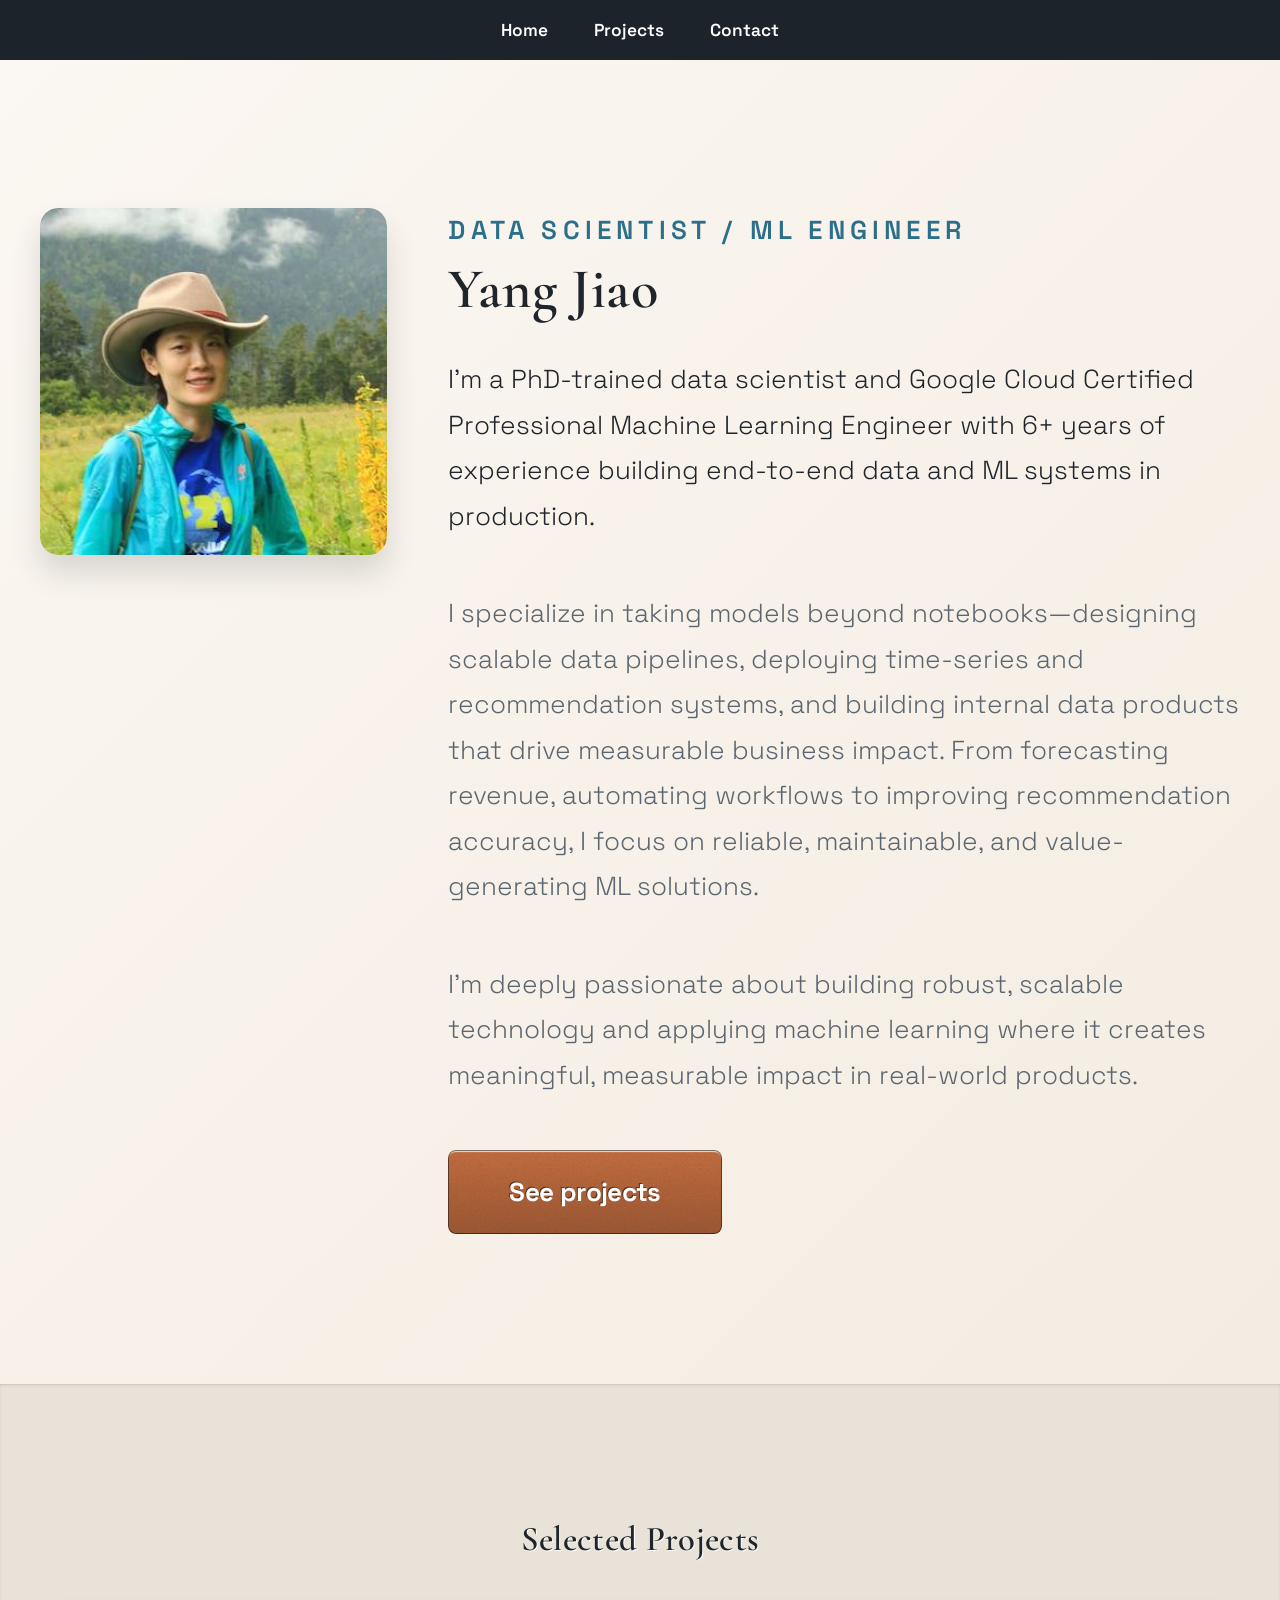
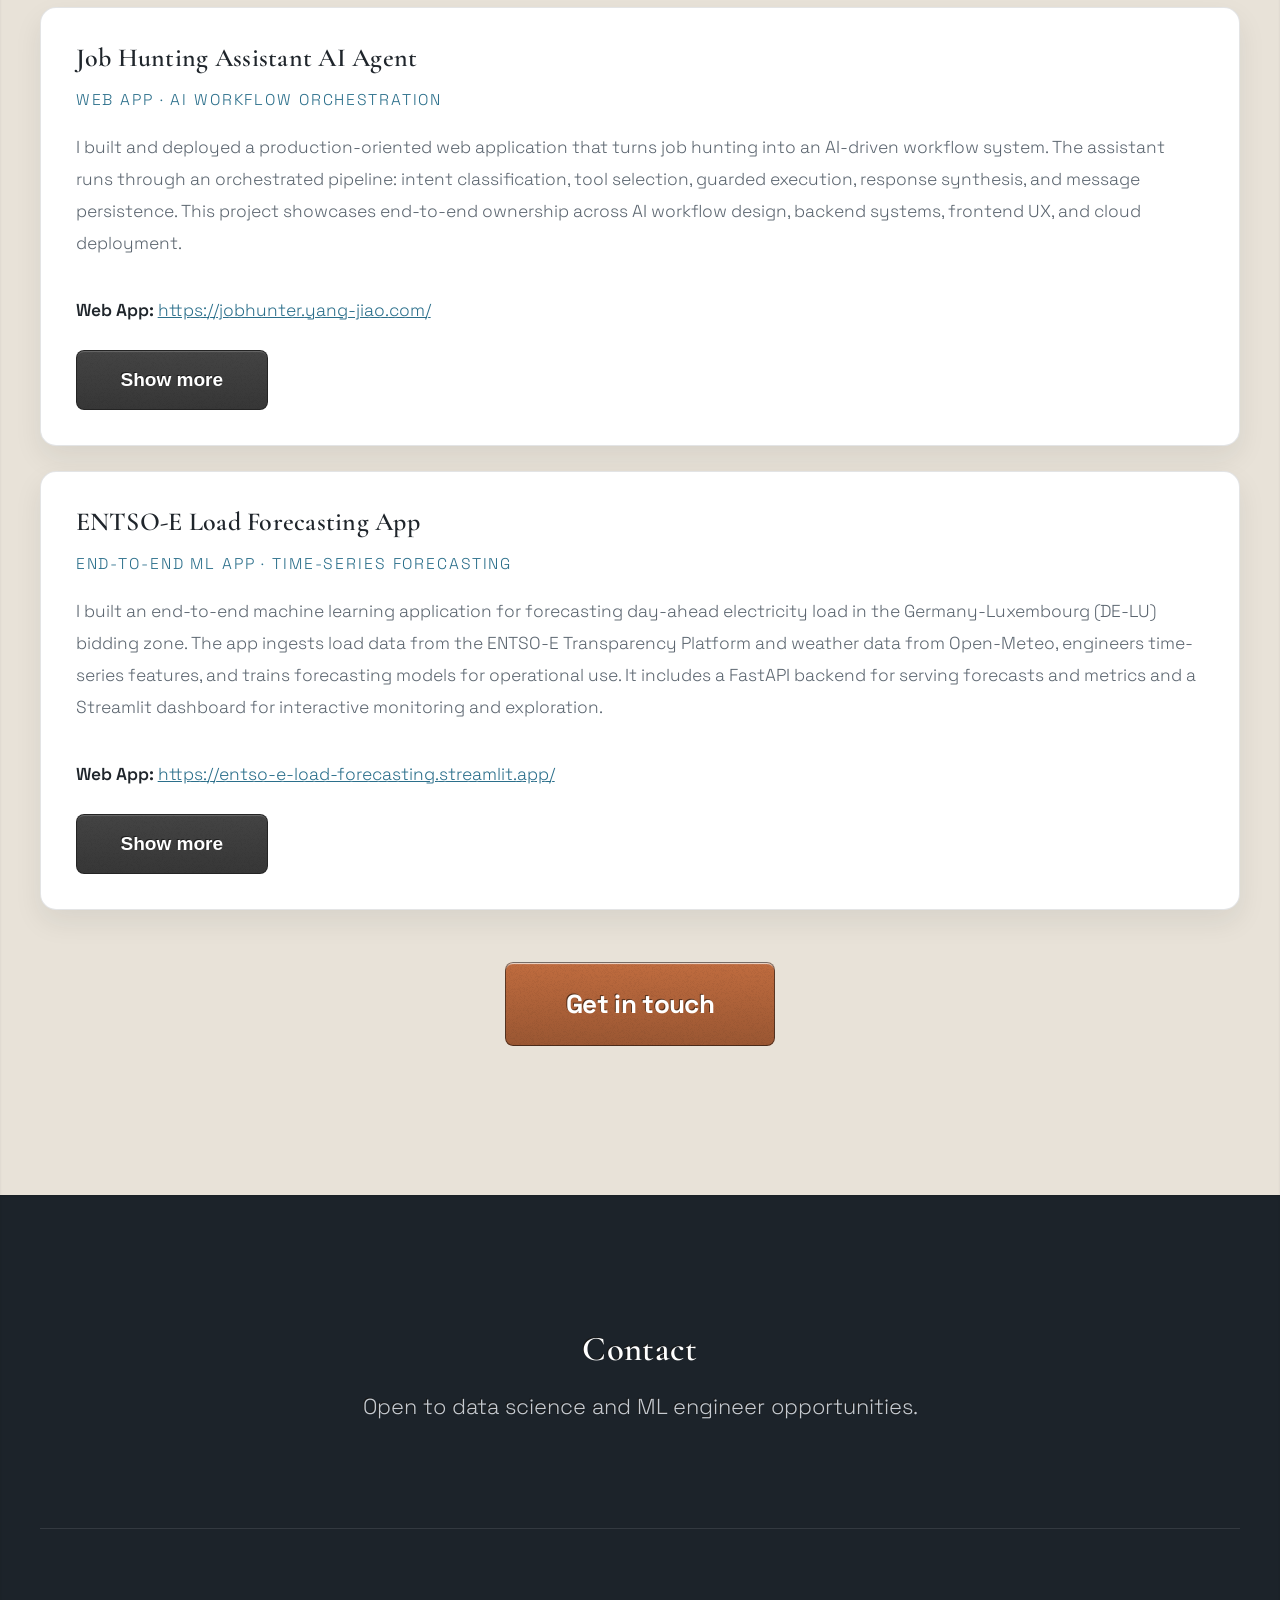
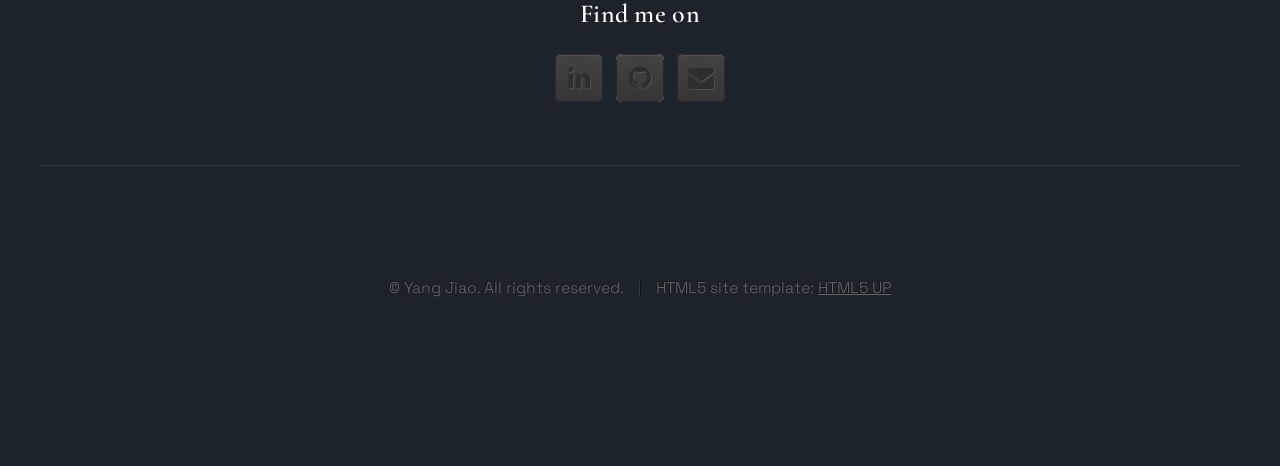
==== commit 47dcd587: "Update intro" ====
--- a/index.html
+++ b/index.html
@@ -31,7 +31,6 @@
 				<ul class="container">
 					<li><a href="#top">Home</a></li>
 					<li><a href="#projects">Projects</a></li>
-					<li><a href="#blog">Blog</a></li>
 					<li><a href="#contact">Contact</a></li>
 				</ul>
 			</nav>
@@ -48,8 +47,8 @@
 								<p class="eyebrow">Data Scientist / ML Engineer</p>
 								<h1>Yang Jiao</h1>
 							</header>
-							<p class="lead">I'm a PhD-trained data scientist and Google Cloud Certified Professional Machine Learning Engineer with 6+ years of experience building end-to-end ML systems in production.</p>
-							<p>I specialize in taking models beyond notebooks—designing scalable data pipelines, deploying time-series and recommendation systems, and building internal data products that drive measurable business impact. From forecasting revenue and automating financial workflows to improving recommendation accuracy with production-grade feature engineering, I focus on reliable, maintainable, and value-generating ML solutions.</p>
+							<p class="lead">I'm a PhD-trained data scientist and Google Cloud Certified Professional Machine Learning Engineer with 6+ years of experience building end-to-end data and ML systems in production.</p>
+							<p>I specialize in taking models beyond notebooks—designing scalable data pipelines, deploying time-series and recommendation systems, and building internal data products that drive measurable business impact. From forecasting revenue, automating workflows to improving recommendation accuracy, I focus on reliable, maintainable, and value-generating ML solutions.</p>
 							<p>I'm deeply passionate about building robust, scalable technology and applying machine learning where it creates meaningful, measurable impact in real-world products.</p>
 							<a href="#projects" class="button big scrolly">See projects</a>
 						</div>
@@ -62,14 +61,13 @@
 				<article id="projects">
 					<header>
 						<h2>Selected Projects</h2>
-						<p>Case studies that move from research insight to production impact.</p>
 					</header>
 					<div class="container">
 								<div class="row">
 									<div class="12u">
 										<article class="box project-card project-card-collapsible">
 											<h3>Job Hunting Assistant AI Agent</h3>
-											<p class="project-tag">Production Web App · AI Workflow Orchestration</p>
+											<p class="project-tag">Web App · AI Workflow Orchestration</p>
 											<p class="project-intro">I built and deployed a production-oriented web application that turns job hunting into an AI-driven workflow system. The assistant runs through an orchestrated pipeline: intent classification, tool selection, guarded execution, response synthesis, and message persistence. This project showcases end-to-end ownership across AI workflow design, backend systems, frontend UX, and cloud deployment.</p>
 											<p class="project-link"><strong>Web App:</strong> <a href="https://jobhunter.yang-jiao.com/" target="_blank" rel="noopener noreferrer">https://jobhunter.yang-jiao.com/</a></p>
 											<div class="project-details">
@@ -95,14 +93,15 @@
 											<div class="project-details">
 												<p><strong>Tech stack</strong></p>
 												<ul class="project-list">
-													<li><strong>Language:</strong> Python 3.10+.</li>
-													<li><strong>Data &amp; ML:</strong> pandas, numpy, scikit-learn, LightGBM, joblib.</li>
+													<li><strong>Language:</strong> Python 3.11.</li>
+													<li><strong>Data &amp; ML:</strong> pandas, numpy, scikit-learn, LightGBM, XGBoost.</li>
+													<li><strong>MLOps:</strong> MLflow.</li>
 													<li><strong>Data sources:</strong> ENTSO-E API (entsoe-py), Open-Meteo API (openmeteo-requests).</li>
-													<li><strong>Backend API:</strong> FastAPI, Uvicorn, Pydantic, Pydantic Settings.</li>
+													<li><strong>Backend API:</strong> FastAPI, Uvicorn, Pydantic.</li>
 													<li><strong>Dashboard/UI:</strong> Streamlit, Plotly.</li>
-													<li><strong>Database layer:</strong> PostgreSQL (psycopg2-binary), SQLAlchemy.</li>
-													<li><strong>Infrastructure &amp; runtime:</strong> Docker, Docker Compose.</li>
-													<li><strong>Developer tooling:</strong> pytest, pytest-cov, pytest-asyncio, Ruff, mypy, Makefile.</li>
+													<li><strong>Database layer:</strong> PostgreSQL, SQLAlchemy.</li>
+													<li><strong>Infrastructure &amp; runtime:</strong> Docker, EC2.</li>
+													<li><strong>Developer tooling:</strong> pytest, Ruff, mypy, Makefile.</li>
 												</ul>
 											</div>
 											<button type="button" class="button alt project-toggle">Show more</button>
@@ -112,55 +111,6 @@
 						</div>
 					<footer>
 						<a href="#contact" class="button big scrolly">Get in touch</a>
-					</footer>
-				</article>
-			</div>
-
-		<!-- Blog Preview -->
-			<div class="wrapper style2">
-				<article id="blog">
-					<header>
-						<h2>From the Blog</h2>
-						<p>Practical notes on ML systems, Python, and engineering in production.</p>
-					</header>
-					<div class="container">
-						<div class="row">
-							<div class="8u">
-								<article class="box blog-card blog-card-featured">
-									<div class="blog-meta">
-										<span class="tag tag-llm">LLMs</span>
-										<span class="blog-date">April 14, 2025</span>
-										<span class="blog-read-time">8 min read</span>
-									</div>
-									<h3><a href="blog/article-template.html">Building Production-Grade LLM Workflows with LangGraph</a></h3>
-									<p class="blog-abstract">How I designed the orchestration layer for the Job Hunting Assistant—deterministic routing, required-tool guard nodes, retry logic for transient failures, and structured telemetry. A practical guide to making LLM agents actually reliable in production.</p>
-									<a href="blog/article-template.html" class="button alt">Read article</a>
-								</article>
-							</div>
-							<div class="4u">
-								<article class="box blog-card blog-card-secondary">
-									<div class="blog-meta">
-										<span class="tag tag-timeseries">Time Series</span>
-										<span class="blog-date">Mar 28, 2025</span>
-										<span class="blog-read-time">6 min read</span>
-									</div>
-									<h3><a href="blog/time-series-feature-engineering.html">Feature Engineering for Electricity Load Forecasting</a></h3>
-									<p class="blog-abstract">The lag selection, calendar encoding, and weather interaction features that made the difference in the ENTSO-E forecasting project.</p>
-								</article>
-								<article class="box blog-card blog-card-secondary">
-									<div class="blog-meta">
-										<span class="tag tag-mlops">MLOps</span>
-										<span class="blog-date">Mar 10, 2025</span>
-										<span class="blog-read-time">5 min read</span>
-									</div>
-									<h3><a href="blog/deploying-ml-aws-ecs.html">Deploying ML Workloads on AWS ECS Fargate</a></h3>
-									<p class="blog-abstract">Blue/green deployments with CodeDeploy, OIDC-based GitHub Actions auth, and how I structured CloudFormation for a multi-service ML platform.</p>
-								</article>
-							</div>
-						</div>
-					</div>
-					<footer>
-						<a href="blog.html" class="button big">Read all posts</a>
 					</footer>
 				</article>
 			</div>
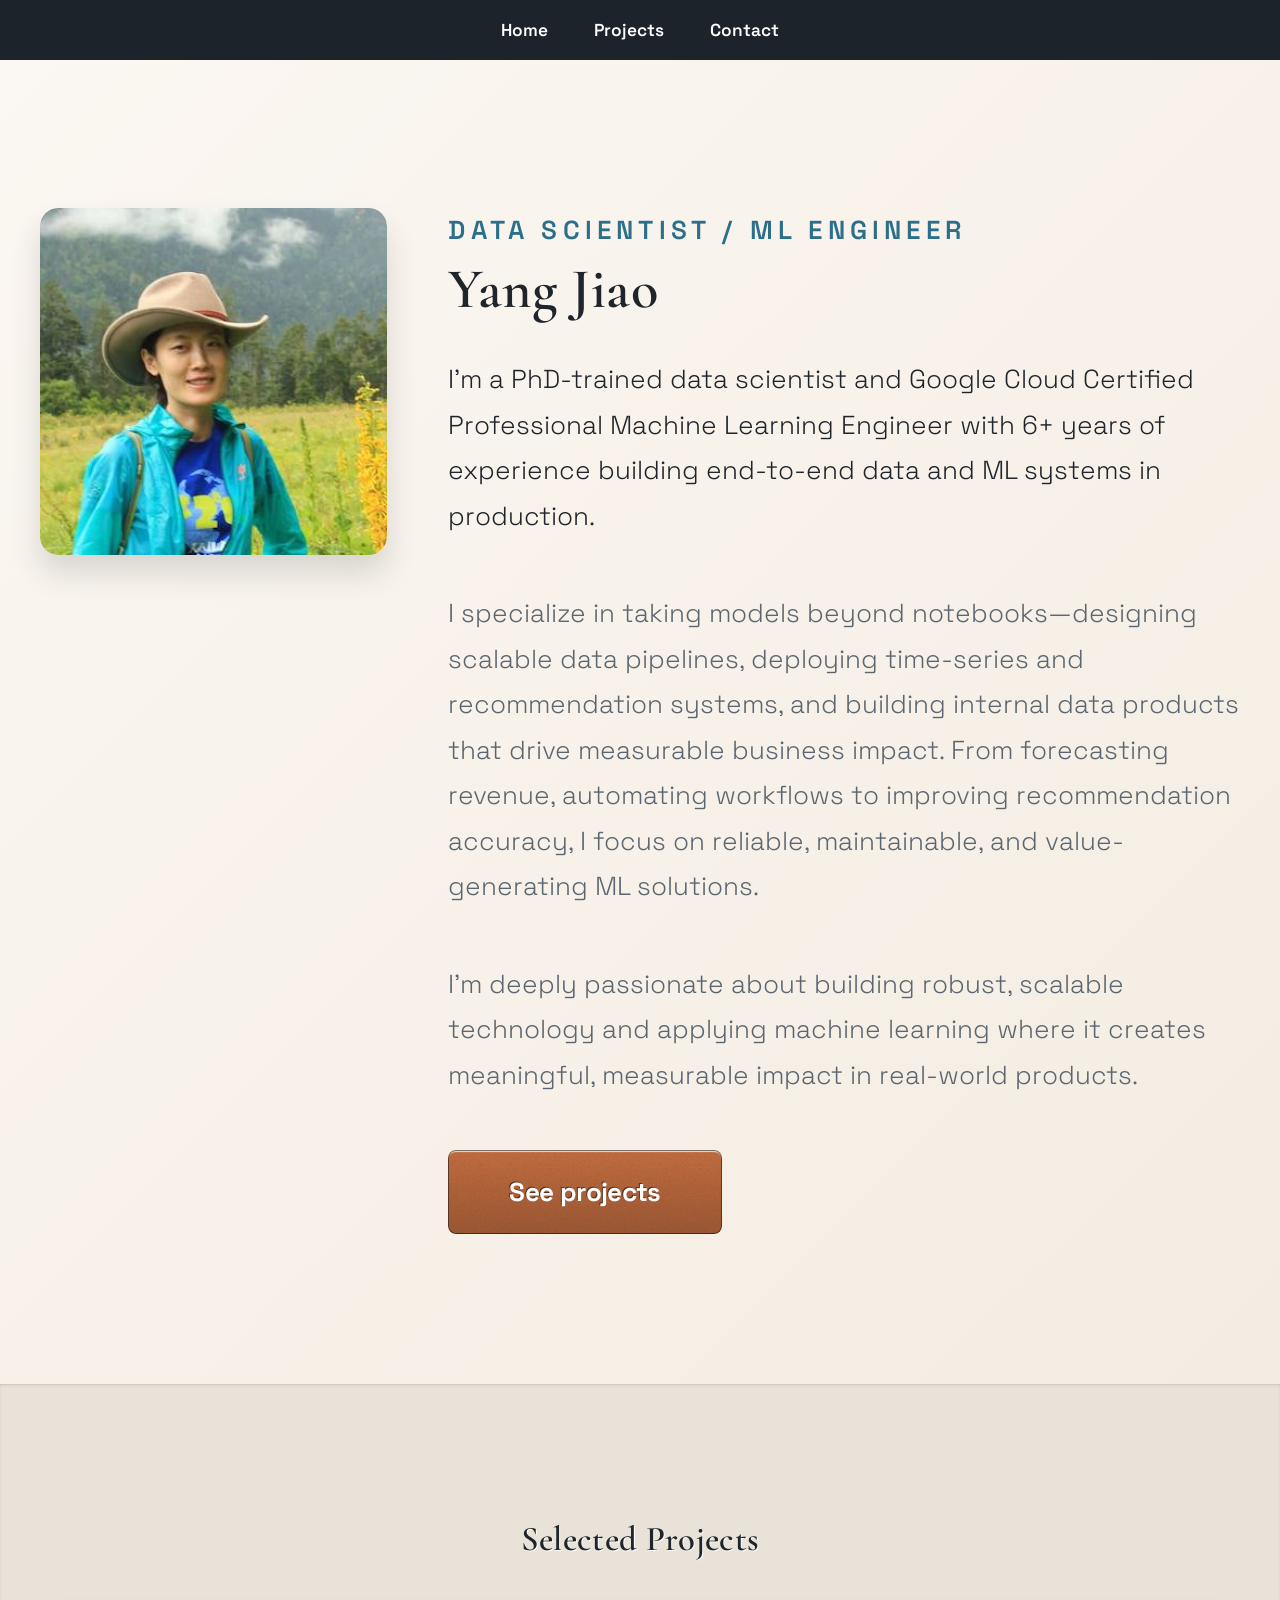
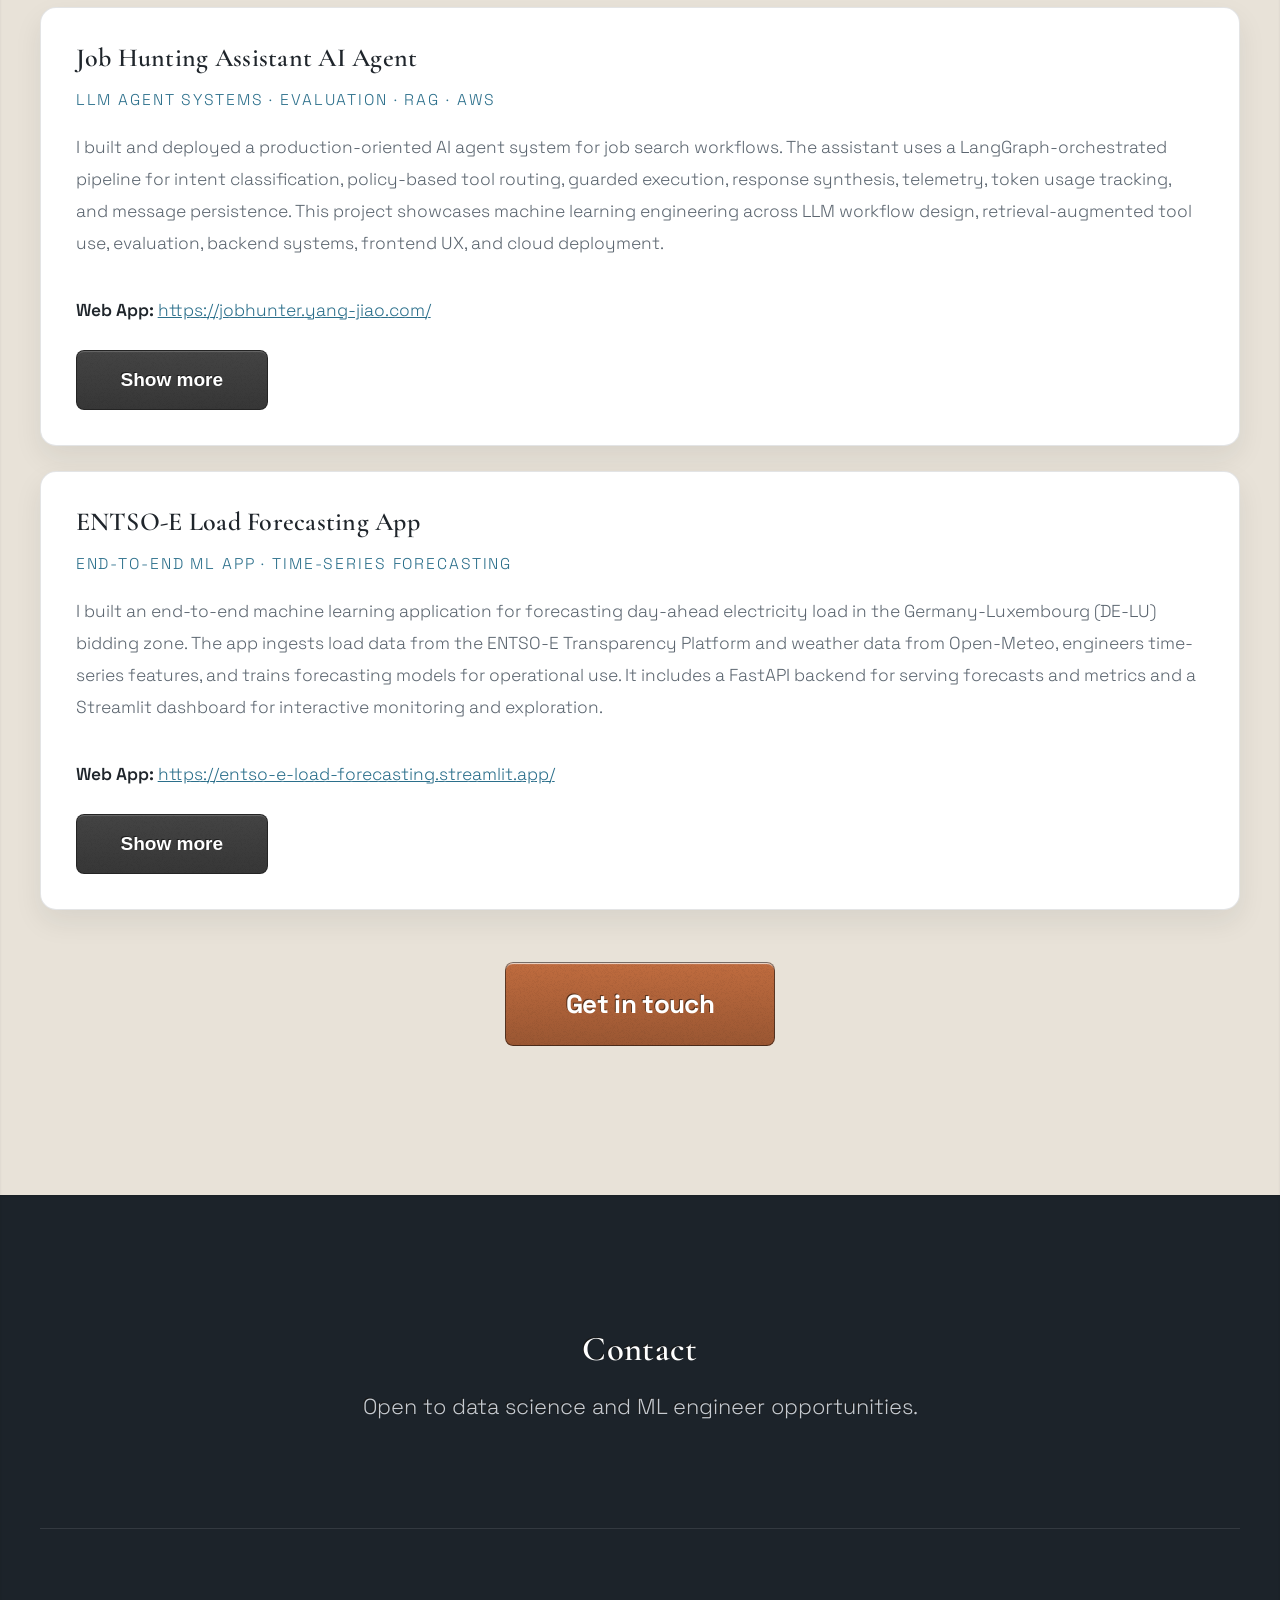
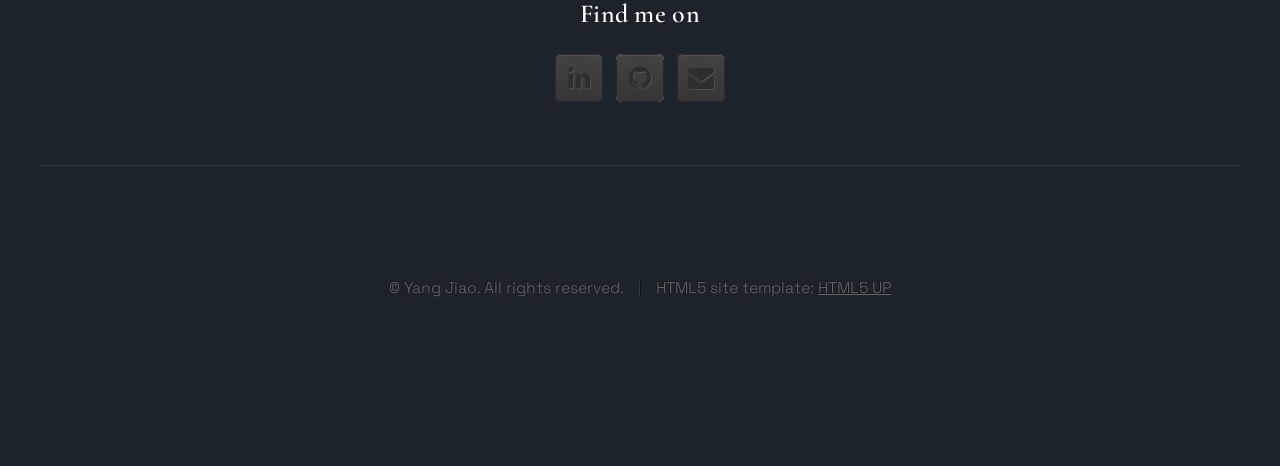
==== commit 0580818e: "Update Job Hunting Assistant AI Agent project card Rewrites the card to reflect ML engineering depth" ====
--- a/index.html
+++ b/index.html
@@ -67,17 +67,18 @@
 									<div class="12u">
 										<article class="box project-card project-card-collapsible">
 											<h3>Job Hunting Assistant AI Agent</h3>
-											<p class="project-tag">Web App · AI Workflow Orchestration</p>
-											<p class="project-intro">I built and deployed a production-oriented web application that turns job hunting into an AI-driven workflow system. The assistant runs through an orchestrated pipeline: intent classification, tool selection, guarded execution, response synthesis, and message persistence. This project showcases end-to-end ownership across AI workflow design, backend systems, frontend UX, and cloud deployment.</p>
+											<p class="project-tag">LLM Agent Systems · Evaluation · RAG · AWS</p>
+											<p class="project-intro">I built and deployed a production-oriented AI agent system for job search workflows. The assistant uses a LangGraph-orchestrated pipeline for intent classification, policy-based tool routing, guarded execution, response synthesis, telemetry, token usage tracking, and message persistence. This project showcases machine learning engineering across LLM workflow design, retrieval-augmented tool use, evaluation, backend systems, frontend UX, and cloud deployment.</p>
 											<p class="project-link"><strong>Web App:</strong> <a href="https://jobhunter.yang-jiao.com/" target="_blank" rel="noopener noreferrer">https://jobhunter.yang-jiao.com/</a></p>
 											<div class="project-details">
-												<p><strong>Workflow capabilities:</strong> The core of the platform is a tool-augmented assistant built with FastAPI, LangChain, and LangGraph. I implemented multiple workflow capabilities, including natural-language database querying (NL-to-SQL with safety checks and refinement), AI-assisted CSV import for messy job-tracking data, schema-constrained webpage extraction for job posting ingestion, and profile-aware drafting powered by user CV/portfolio context.</p>
-												<p><strong>Production reliability:</strong> I focused heavily on production reliability for LLM systems: deterministic policy routing, required-tool guard nodes, retry logic for transient model/provider failures, structured telemetry, and token usage tracking. I also added test coverage around workflow orchestration, policy enforcement, and tool behavior to improve maintainability and regression safety.</p>
-												<p><strong>Cloud deployment:</strong> The application is containerized with Docker and deployed on AWS using ECS Fargate for frontend/backend services and Amazon RDS PostgreSQL for persistence. Delivery is automated via GitHub Actions with OIDC-based AWS auth, CloudFormation infrastructure-as-code, CodeDeploy blue/green deployments, Secrets Manager for secret management, and CloudWatch for centralized logging.</p>
+												<p><strong>Agent architecture:</strong> The core system is a tool-augmented assistant built with FastAPI, LangChain, and LangGraph. I implemented multiple AI workflows, including natural-language database querying with safety checks, AI-assisted CSV import for messy job-tracking data, schema-constrained webpage extraction for job posting ingestion, profile-aware drafting using CV and portfolio context, and semantic job search powered by Sentence Transformers embeddings and pgvector.</p>
+												<p><strong>Evaluation and reliability:</strong> I treated the LLM workflow as a production ML system, adding deterministic policy routing, required-tool guard nodes, retry logic for transient provider failures, structured node/tool telemetry, trace propagation, and token usage tracking for cost visibility. I also built an offline routing evaluation harness with labeled datasets, saved experiment runs, route accuracy metrics, critical misroute tracking, clarification-rate analysis, and model comparison across LLM providers.</p>
+												<p><strong>Cloud deployment:</strong> The application is containerized with Docker and deployed on AWS using ECS Fargate for frontend/backend services and Amazon RDS PostgreSQL for persistence. Delivery is automated via GitHub Actions with OIDC-based AWS auth, CloudFormation infrastructure-as-code, ECR image builds, CodeDeploy blue/green deployments, Secrets Manager for secret management, and CloudWatch for centralized logging.</p>
 												<p><strong>Tech stack</strong></p>
 												<ul class="project-list">
-													<li><strong>AI/ML &amp; Backend Stack:</strong> FastAPI, LangChain, LangGraph, OpenAI/Anthropic/Gemini, PostgreSQL, JWT auth</li>
-													<li><strong>Cloud &amp; DevOps:</strong> Docker, Amazon ECS Fargate, Amazon RDS, ALB, Cloud Map, CodeDeploy, CloudFormation, GitHub Actions, Secrets Manager, CloudWatch</li>
+													<li><strong>ML/AI:</strong> LangChain, LangGraph, OpenAI/Anthropic/Gemini, Sentence Transformers, pgvector, routing evaluation</li>
+													<li><strong>Backend &amp; Data:</strong> FastAPI, PostgreSQL, JWT auth, structured telemetry, token usage tracking</li>
+													<li><strong>Cloud &amp; DevOps:</strong> Docker, Amazon ECS Fargate, Amazon RDS, ALB, ECR, CodeDeploy, CloudFormation, GitHub Actions, Secrets Manager, CloudWatch</li>
 													<li><strong>Frontend:</strong> React 18, Vite, Zustand, Tailwind CSS, Recharts, Axios</li>
 												</ul>
 											</div>
